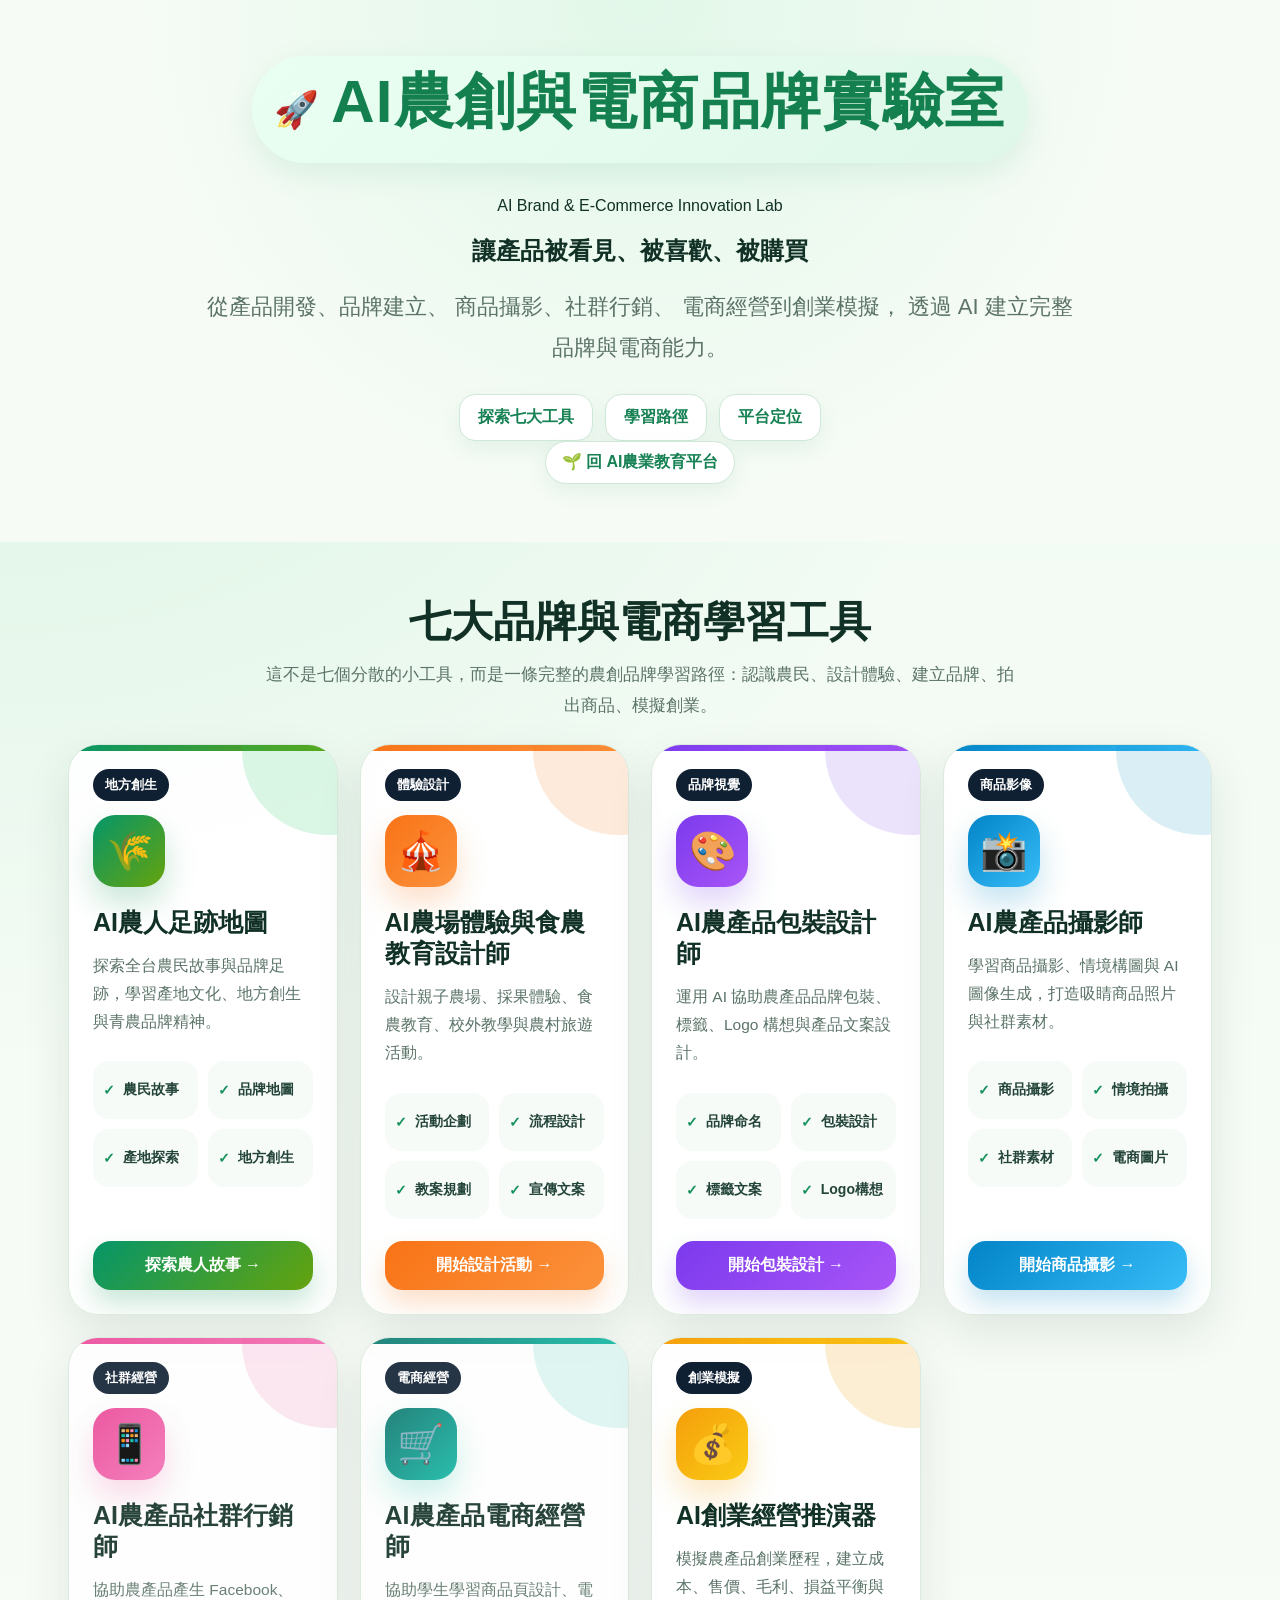
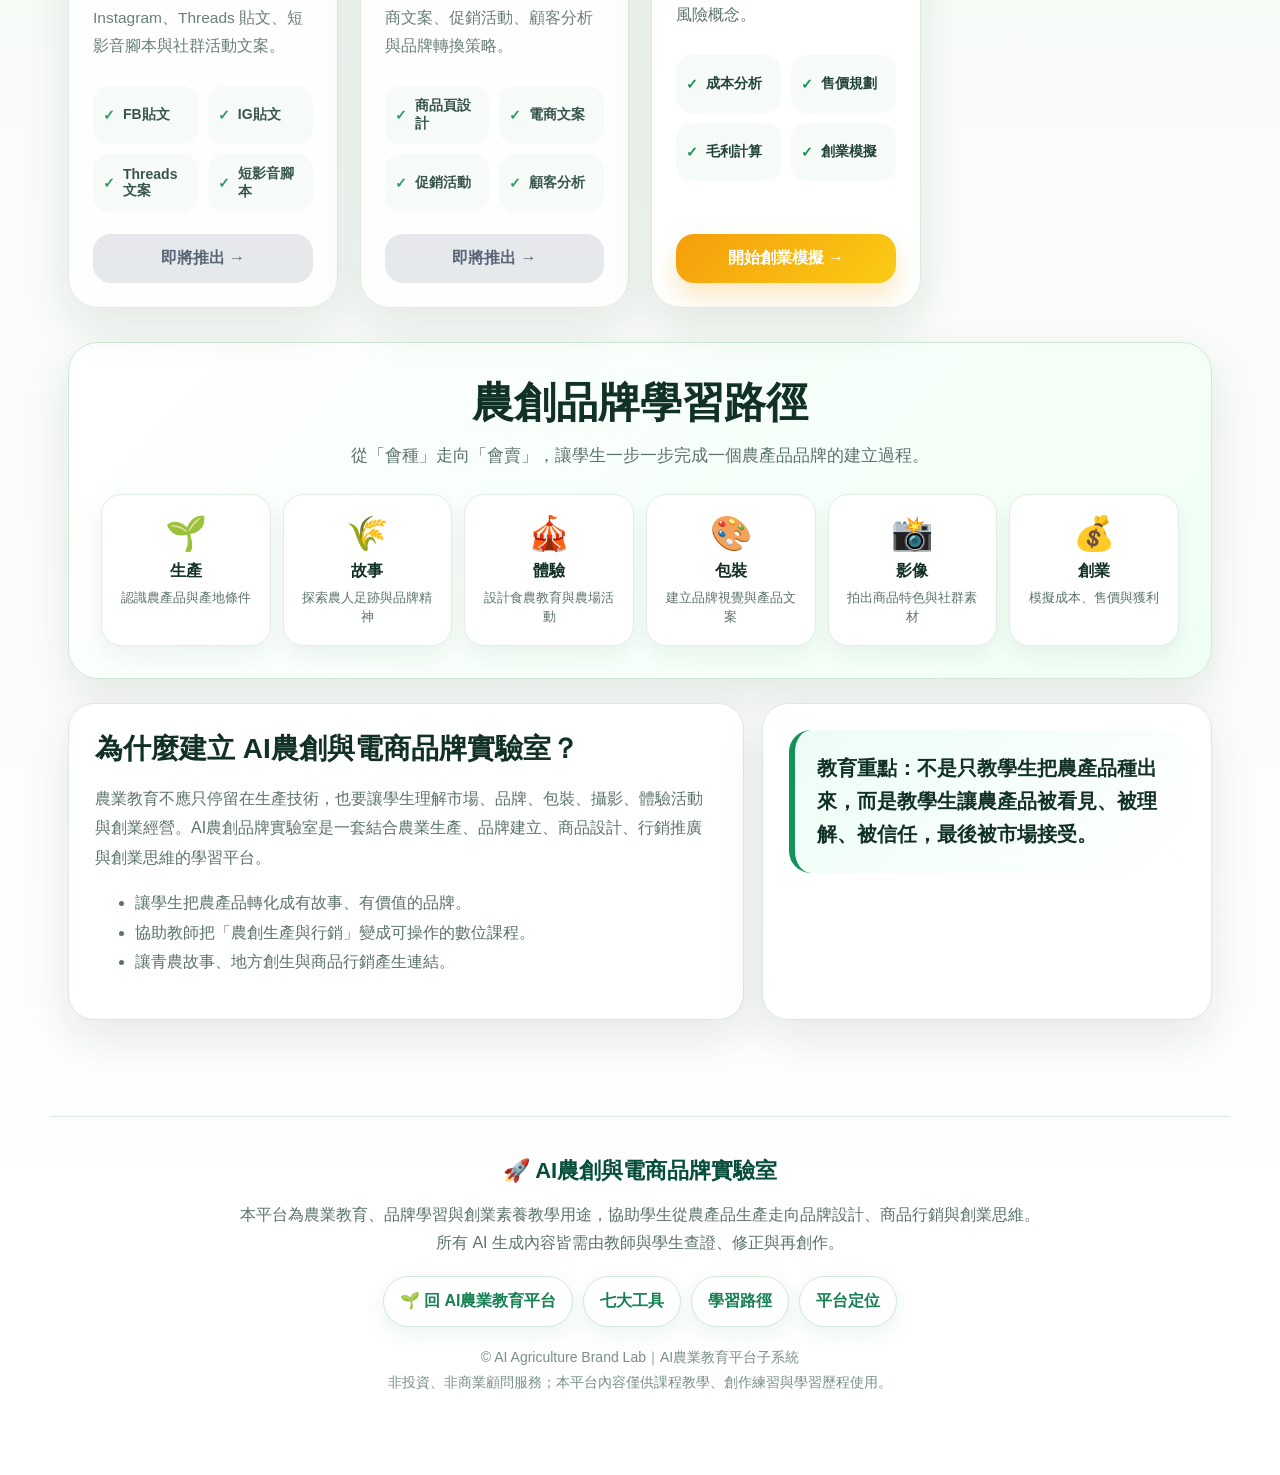
==== index.html @ a1b65677 "Add files via upload" ====
<!DOCTYPE html>
<html lang="zh-Hant">
<head>
  <meta charset="UTF-8" />
  <meta name="viewport" content="width=device-width, initial-scale=1.0" />
  <title>AI農創與電商品牌實驗室｜農創生產與行銷 AI 助理</title>
  <meta name="description" content="AI農創品牌實驗室，協助學生從農人故事、農場體驗、農產品包裝、商品攝影到創業模擬，完成農創品牌學習路徑。" />
  <style>
    :root{--bg:#f7fbf6;--card:#ffffff;--ink:#123126;--muted:#5b7368;--green:#15915c;--green2:#e5f8ec;--line:#dbeadd;--shadow:0 18px 45px rgba(18,49,38,.10)}
    *{box-sizing:border-box}body{margin:0;font-family:-apple-system,BlinkMacSystemFont,"Segoe UI","Noto Sans TC",Arial,sans-serif;color:var(--ink);background:radial-gradient(circle at top left,rgba(34,197,94,.14),transparent 32%),linear-gradient(180deg,#f0fbf3 0%,var(--bg) 48%,#fff 100%)}a{text-decoration:none;color:inherit}
    header{text-align:center;padding:56px 20px 40px;background:radial-gradient(circle at top,#e2f8e9 0%,#f7fbf6 64%)}
    .top-actions{max-width:1120px;margin:0 auto 18px;display:flex;justify-content:center;gap:10px;flex-wrap:wrap}.pill-btn{display:inline-flex;align-items:center;justify-content:center;gap:8px;padding:10px 16px;border-radius:999px;border:1px solid #cfe8d8;background:#fff;color:#168153;font-weight:800;box-shadow:0 8px 20px rgba(21,145,92,.08)}
    .brand-badge{display:inline-flex;align-items:center;gap:12px;padding:12px 22px;border-radius:999px;background:linear-gradient(135deg,#e9fff1,#dff7e9);color:#14804f;font-weight:900;margin-bottom:18px;box-shadow:0 10px 30px rgba(21,145,92,.10)}.brand-badge span{font-size:36px}
    h1{font-size:clamp(34px,6vw,60px);line-height:1.12;margin:0 0 16px;letter-spacing:.02em}.subtitle{max-width:880px;margin:0 auto;color:var(--muted);font-size:clamp(16px,2.4vw,22px);line-height:1.85}.hero-actions{display:flex;justify-content:center;flex-wrap:wrap;gap:12px;margin-top:26px}.hero-actions a{padding:12px 18px;border-radius:16px;background:#fff;color:#168153;border:1px solid #cfe8d8;font-weight:900;box-shadow:0 8px 20px rgba(21,145,92,.08)}
    main{max-width:1180px;margin:0 auto;padding:26px 18px 70px}.section-title{text-align:center;margin:26px 0 22px}.section-title h2{font-size:clamp(28px,4vw,42px);margin:0 0 10px}.section-title p{margin:0 auto;max-width:760px;color:var(--muted);line-height:1.8;font-size:17px}
    .cards{
           display:grid;
           grid-template-columns:repeat(4,1fr);
           gap:22px;
           align-items:stretch;
          }
    @media(max-width:1200px){
    .cards{grid-template-columns:repeat(3,1fr)}
          }
    @media(max-width:900px){
     .cards{grid-template-columns:repeat(2,1fr)}
          }

@media(max-width:680px){.cards{grid-template-columns:1fr}header{padding-top:38px}}
    .tool-card{position:relative;overflow:hidden;min-height:520px;border-radius:30px;background:rgba(255,255,255,.92);border:1px solid var(--line);box-shadow:var(--shadow);padding:24px;display:flex;flex-direction:column;transition:.25s ease}.tool-card:hover{transform:translateY(-5px);box-shadow:0 24px 55px rgba(18,49,38,.14)}.tool-card::before{content:"";position:absolute;top:0;left:0;right:0;height:6px;background:var(--accent)}.tool-card::after{content:"";position:absolute;width:170px;height:170px;right:-75px;top:-80px;border-radius:50%;background:var(--soft);z-index:0}.tool-content{position:relative;z-index:1;display:flex;flex-direction:column;height:100%}
    .icon{width:72px;height:72px;border-radius:22px;display:grid;place-items:center;font-size:38px;background:var(--accent);color:#fff;box-shadow:0 16px 30px var(--glow);margin-bottom:20px}.tag{display:inline-flex;align-self:flex-start;padding:7px 12px;border-radius:999px;background:#102033;color:white;font-weight:900;font-size:13px;margin-bottom:14px}.tool-card h3{font-size:25px;line-height:1.25;margin:0 0 14px}.tool-card p{color:var(--muted);line-height:1.8;margin:0 0 18px;font-size:15.5px}
    .features{display:grid;grid-template-columns:1fr 1fr;gap:10px;margin:8px 0 22px}.feature{min-height:58px;display:flex;align-items:center;gap:8px;padding:10px;border-radius:16px;background:#f7fbf8;color:#234439;font-weight:800;font-size:14px}.feature::before{content:"✓";color:var(--green);font-weight:900}.card-btn{margin-top:auto;display:flex;justify-content:center;align-items:center;gap:10px;padding:14px 16px;border-radius:18px;background:var(--accent);color:white;font-weight:900;box-shadow:0 14px 26px var(--glow)}
    .green{--accent:linear-gradient(135deg,#059669,#65a30d);--soft:rgba(34,197,94,.16);--glow:rgba(21,145,92,.22)}.orange{--accent:linear-gradient(135deg,#f97316,#fb923c);--soft:rgba(249,115,22,.15);--glow:rgba(249,115,22,.22)}.purple{--accent:linear-gradient(135deg,#7c3aed,#a855f7);--soft:rgba(124,58,237,.14);--glow:rgba(124,58,237,.22)}.blue{--accent:linear-gradient(135deg,#0284c7,#38bdf8);--soft:rgba(2,132,199,.14);--glow:rgba(2,132,199,.22)}
    .gold{--accent:linear-gradient(135deg,#f59e0b,#facc15);--soft:rgba(245,158,11,.18);--glow:rgba(245,158,11,.24)}

    .pink{
      --accent:linear-gradient(135deg,#ec4899,#f472b6);
      --soft:rgba(236,72,153,.14);
      --glow:rgba(236,72,153,.22);
    }
    .teal{
      --accent:linear-gradient(135deg,#0f766e,#14b8a6);
      --soft:rgba(20,184,166,.14);
      --glow:rgba(20,184,166,.22);
    }
    .coming-soon{
       opacity:.9;
    }
    .coming-soon .card-btn{
      background:#e5e7eb;
      color:#475569;
      box-shadow:none;
      cursor:not-allowed;
    }

    

    .learning-path{margin-top:34px;background:linear-gradient(135deg,#ffffff,#f0fff5);border:1px solid #cfe8d8;border-radius:30px;padding:32px;box-shadow:var(--shadow)}.path-grid{display:grid;grid-template-columns:repeat(6,1fr);gap:12px;margin-top:22px}@media(max-width:900px){.path-grid{grid-template-columns:1fr 1fr}}@media(max-width:520px){.path-grid{grid-template-columns:1fr}}.path-step{background:#fff;border:1px solid #e1eee5;border-radius:20px;padding:18px 14px;text-align:center;box-shadow:0 10px 22px rgba(18,49,38,.06)}.path-step .emoji{font-size:34px;margin-bottom:8px}.path-step strong{display:block;font-size:16px;margin-bottom:6px}.path-step span{font-size:13px;color:var(--muted);line-height:1.5}
    .why{margin-top:24px;display:grid;grid-template-columns:1.2fr .8fr;gap:18px}@media(max-width:900px){.why{grid-template-columns:1fr}}.why-card{background:#fff;border:1px solid var(--line);border-radius:26px;padding:26px;box-shadow:var(--shadow)}.why-card h2{margin:0 0 12px;font-size:28px}.why-card p,.why-card li{color:var(--muted);line-height:1.85}.quote{background:linear-gradient(135deg,#ecfdf5,#fff);border-left:6px solid var(--green);border-radius:22px;padding:22px;font-size:20px;line-height:1.65;font-weight:900}footer{text-align:center;padding:26px 16px 46px;color:var(--muted);line-height:1.8}
  </style>
</head>
<body>
  <header>
    
    <div class="brand-badge"><span>🚀</span><h1>AI農創與電商品牌實驗室</h1> </div>
      <p class="english-title">
         AI Brand & E-Commerce Innovation Lab
      </p>
    <h2>讓產品被看見、被喜歡、被購買</h2>
     <p class="subtitle">從產品開發、品牌建立、
                         商品攝影、社群行銷、
                         電商經營到創業模擬，

                         透過 AI 建立完整品牌與電商能力。</p>
    <div class="hero-actions"><a href="#tools">探索七大工具</a><a href="#path">學習路徑</a><a href="#why">平台定位</a></div>
    <div class="top-actions"><a class="pill-btn" href="https://r91628120.github.io/ai-agri-education/#home">🌱 回 AI農業教育平台</a></div>

  </header>
  <main>
    <section id="tools">
      <div class="section-title"><h2>七大品牌與電商學習工具</h2><p>這不是七個分散的小工具，而是一條完整的農創品牌學習路徑：認識農民、設計體驗、建立品牌、拍出商品、模擬創業。</p></div>
      <div class="cards">
        <article class="tool-card green"><div class="tool-content"><div class="tag">地方創生</div><div class="icon">🌾</div><h3>AI農人足跡地圖</h3><p>探索全台農民故事與品牌足跡，學習產地文化、地方創生與青農品牌精神。</p><div class="features"><div class="feature">農民故事</div><div class="feature">品牌地圖</div><div class="feature">產地探索</div><div class="feature">地方創生</div></div><a class="card-btn" href="map/">探索農人故事 →</a></div></article>
        <article class="tool-card orange"><div class="tool-content"><div class="tag">體驗設計</div><div class="icon">🎪</div><h3>AI農場體驗與食農教育設計師</h3><p>設計親子農場、採果體驗、食農教育、校外教學與農村旅遊活動。</p><div class="features"><div class="feature">活動企劃</div><div class="feature">流程設計</div><div class="feature">教案規劃</div><div class="feature">宣傳文案</div></div><a class="card-btn" href="farm-experience/">開始設計活動 →</a></div></article>
        <article class="tool-card purple"><div class="tool-content"><div class="tag">品牌視覺</div><div class="icon">🎨</div><h3>AI農產品包裝設計師</h3><p>運用 AI 協助農產品品牌包裝、標籤、Logo 構想與產品文案設計。</p><div class="features"><div class="feature">品牌命名</div><div class="feature">包裝設計</div><div class="feature">標籤文案</div><div class="feature">Logo構想</div></div><a class="card-btn" href="packaging-designer/">開始包裝設計 →</a></div></article>
        <article class="tool-card blue">
          <div class="tool-content">
           <div class="tag">商品影像</div>
            <div class="icon">📸</div>
              <h3>AI農產品攝影師</h3>
               <p>學習商品攝影、情境構圖與 AI 圖像生成，打造吸睛商品照片與社群素材。</p>

            <div class="features">
          <div class="feature">商品攝影</div>
        <div class="feature">情境拍攝</div>
      <div class="feature">社群素材</div>
      <div class="feature">電商圖片</div>
    </div>

    <a class="card-btn" href="product-photographer/">開始商品攝影 →</a>
  </div>
</article>
        
        <article class="tool-card pink coming-soon">
           <div class="tool-content">
             <div class="tag">社群經營</div>
               <div class="icon">📱</div>
                 <h3>AI農產品社群行銷師</h3>
                   <p>協助農產品產生 Facebook、Instagram、Threads 貼文、短影音腳本與社群活動文案。</p>
            <div class="features">
             <div class="feature">FB貼文</div>
               <div class="feature">IG貼文</div>
               <div class="feature">Threads文案</div>
               <div class="feature">短影音腳本</div>
             </div>
            <div class="card-btn">即將推出 →</div>
           </div>
        </article>

        <article class="tool-card teal coming-soon">
           <div class="tool-content">
              <div class="tag">電商經營</div>
              <div class="icon">🛒</div>
                <h3>AI農產品電商經營師</h3>
                <p>協助學生學習商品頁設計、電商文案、促銷活動、顧客分析與品牌轉換策略。</p>
                 <div class="features">
                 <div class="feature">商品頁設計</div>
                 <div class="feature">電商文案</div>
                 <div class="feature">促銷活動</div>
              <div class="feature">顧客分析</div>
             </div>
            <div class="card-btn">即將推出 →</div>
           </div>
        </article>
        
        <article class="tool-card gold"><div class="tool-content"><div class="tag">創業模擬</div><div class="icon">💰</div><h3>AI創業經營推演器</h3><p>模擬農產品創業歷程，建立成本、售價、毛利、損益平衡與風險概念。</p><div class="features"><div class="feature">成本分析</div><div class="feature">售價規劃</div><div class="feature">毛利計算</div><div class="feature">創業模擬</div></div><a class="card-btn" href="business-simulator/">開始創業模擬 →</a></div></article>
      </div>
    </section>
    <section class="learning-path" id="path"><div class="section-title" style="margin-top:0"><h2>農創品牌學習路徑</h2><p>從「會種」走向「會賣」，讓學生一步一步完成一個農產品品牌的建立過程。</p></div><div class="path-grid"><div class="path-step"><div class="emoji">🌱</div><strong>生產</strong><span>認識農產品與產地條件</span></div><div class="path-step"><div class="emoji">🌾</div><strong>故事</strong><span>探索農人足跡與品牌精神</span></div><div class="path-step"><div class="emoji">🎪</div><strong>體驗</strong><span>設計食農教育與農場活動</span></div><div class="path-step"><div class="emoji">🎨</div><strong>包裝</strong><span>建立品牌視覺與產品文案</span></div><div class="path-step"><div class="emoji">📸</div><strong>影像</strong><span>拍出商品特色與社群素材</span></div><div class="path-step"><div class="emoji">💰</div><strong>創業</strong><span>模擬成本、售價與獲利</span></div></div></section>
    <section class="why" id="why"><div class="why-card"><h2>為什麼建立 AI農創與電商品牌實驗室？</h2><p>農業教育不應只停留在生產技術，也要讓學生理解市場、品牌、包裝、攝影、體驗活動與創業經營。AI農創品牌實驗室是一套結合農業生產、品牌建立、商品設計、行銷推廣與創業思維的學習平台。</p><ul><li>讓學生把農產品轉化成有故事、有價值的品牌。</li><li>協助教師把「農創生產與行銷」變成可操作的數位課程。</li><li>讓青農故事、地方創生與商品行銷產生連結。</li></ul></div><div class="why-card"><div class="quote">教育重點：不是只教學生把農產品種出來，而是教學生讓農產品被看見、被理解、被信任，最後被市場接受。</div></div></section>
  </main>
  <footer>
  <div style="max-width:1180px;margin:0 auto;padding:34px 20px;border-top:1px solid #dbeadd;">
    <h3 style="margin:0 0 10px;color:#064e3b;font-size:22px;">
      🚀 AI農創與電商品牌實驗室
    </h3>

    <p style="margin:0 auto 18px;max-width:820px;color:#5b7368;line-height:1.8;">
      本平台為農業教育、品牌學習與創業素養教學用途，協助學生從農產品生產走向品牌設計、商品行銷與創業思維。
      所有 AI 生成內容皆需由教師與學生查證、修正與再創作。
    </p>

    <div style="display:flex;justify-content:center;gap:10px;flex-wrap:wrap;margin:18px 0;">
      <a class="pill-btn" href="https://r91628120.github.io/ai-agri-education/#home">🌱 回 AI農業教育平台</a>
      <a class="pill-btn" href="#tools">七大工具</a>
      <a class="pill-btn" href="#path">學習路徑</a>
      <a class="pill-btn" href="#why">平台定位</a>
    </div>

    <p style="margin:18px 0 0;color:#789084;font-size:14px;line-height:1.8;">
      © AI Agriculture Brand Lab｜AI農業教育平台子系統<br>
      非投資、非商業顧問服務；本平台內容僅供課程教學、創作練習與學習歷程使用。
    </p>
  </div>
</footer>
</body>
</html>
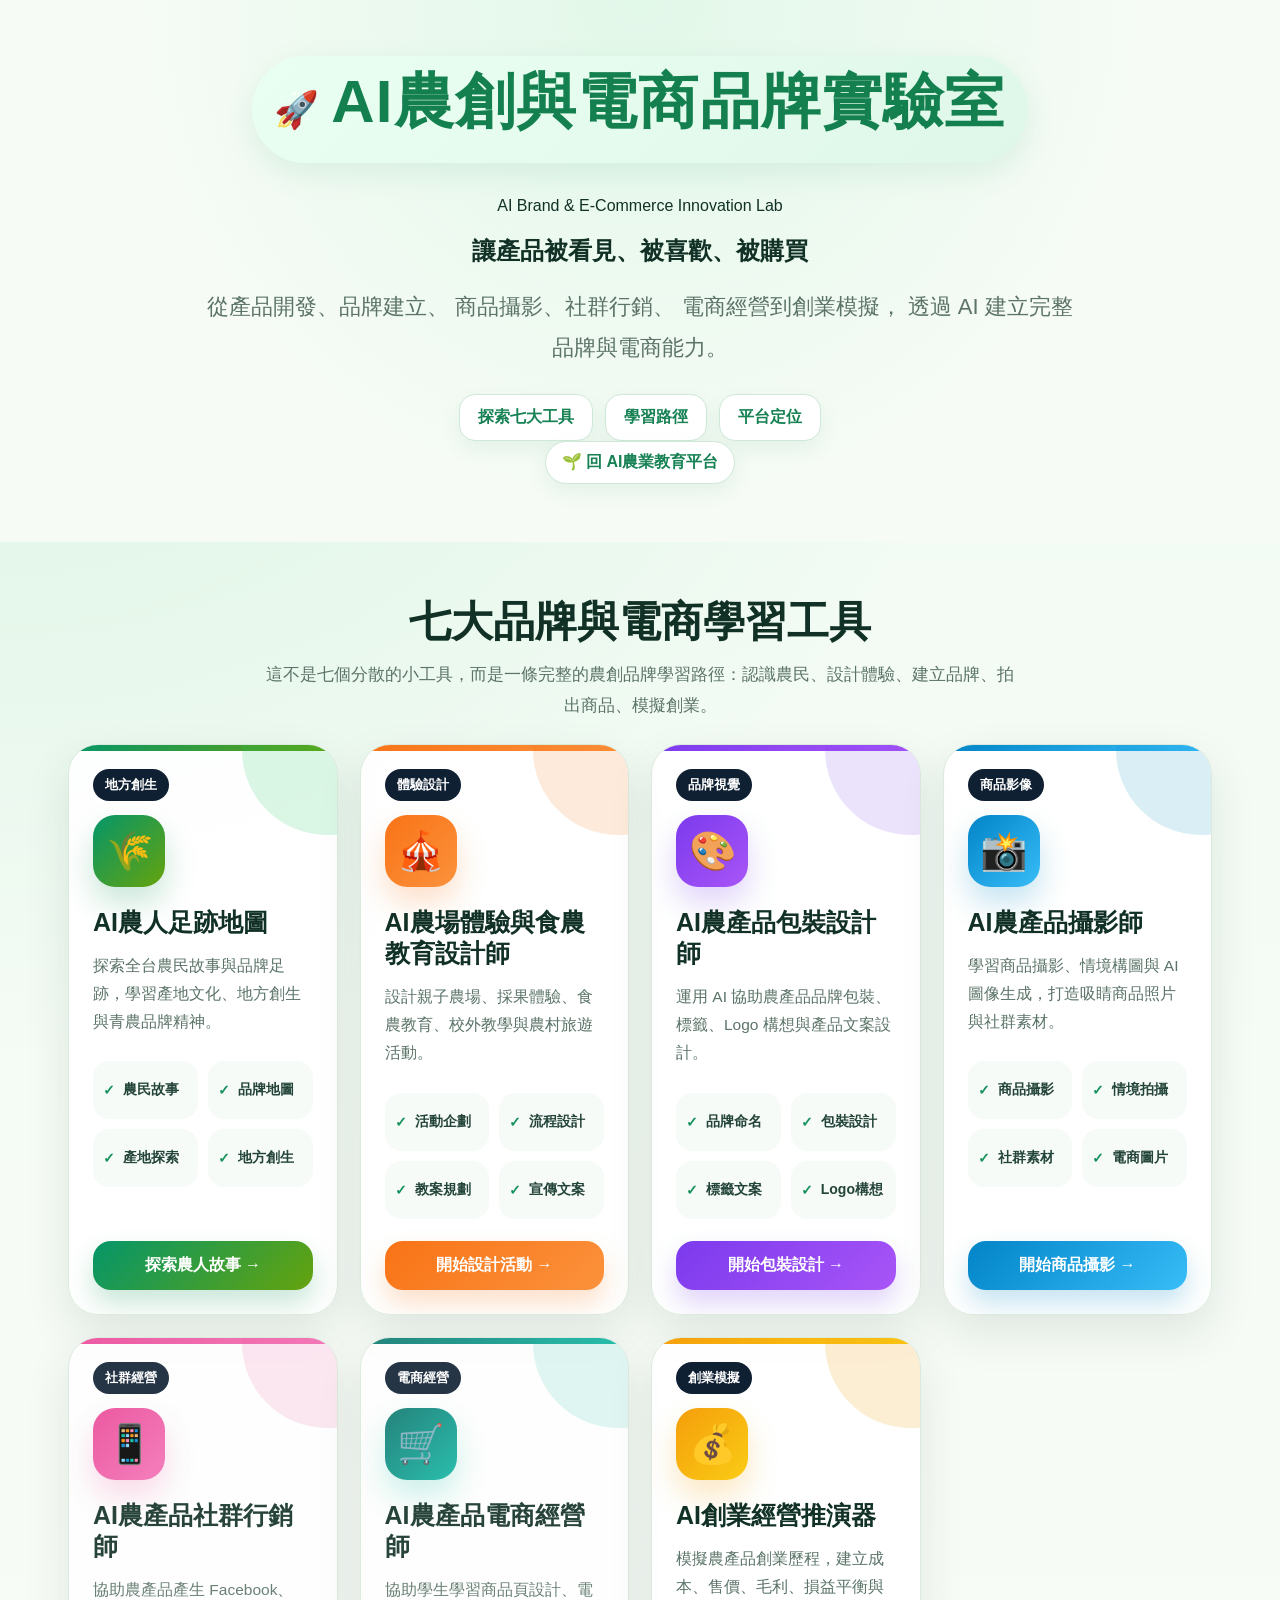
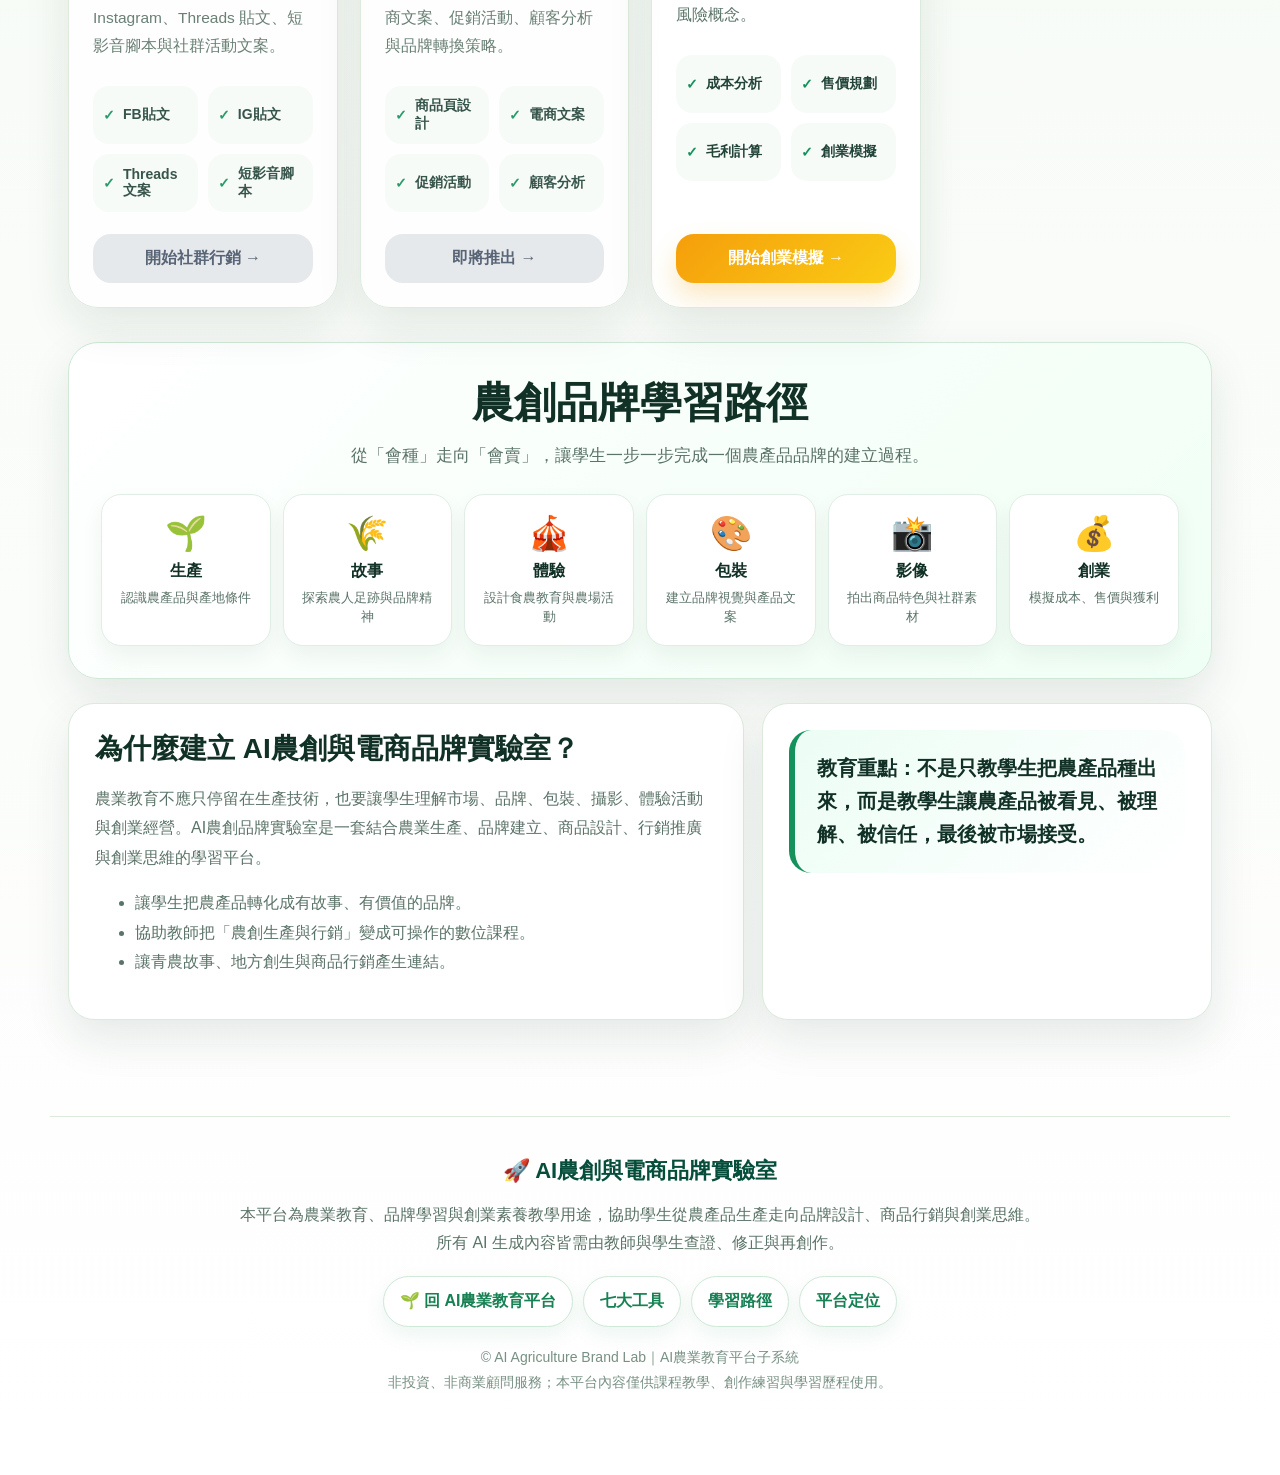
==== commit dc670910: "Add files via upload" ====
--- a/index.html
+++ b/index.html
@@ -113,7 +113,7 @@
                <div class="feature">Threads文案</div>
                <div class="feature">短影音腳本</div>
              </div>
-            <div class="card-btn">即將推出 →</div>
+            <a class="card-btn" href="social-media-marketer/">開始社群行銷 →</a>
            </div>
         </article>
 
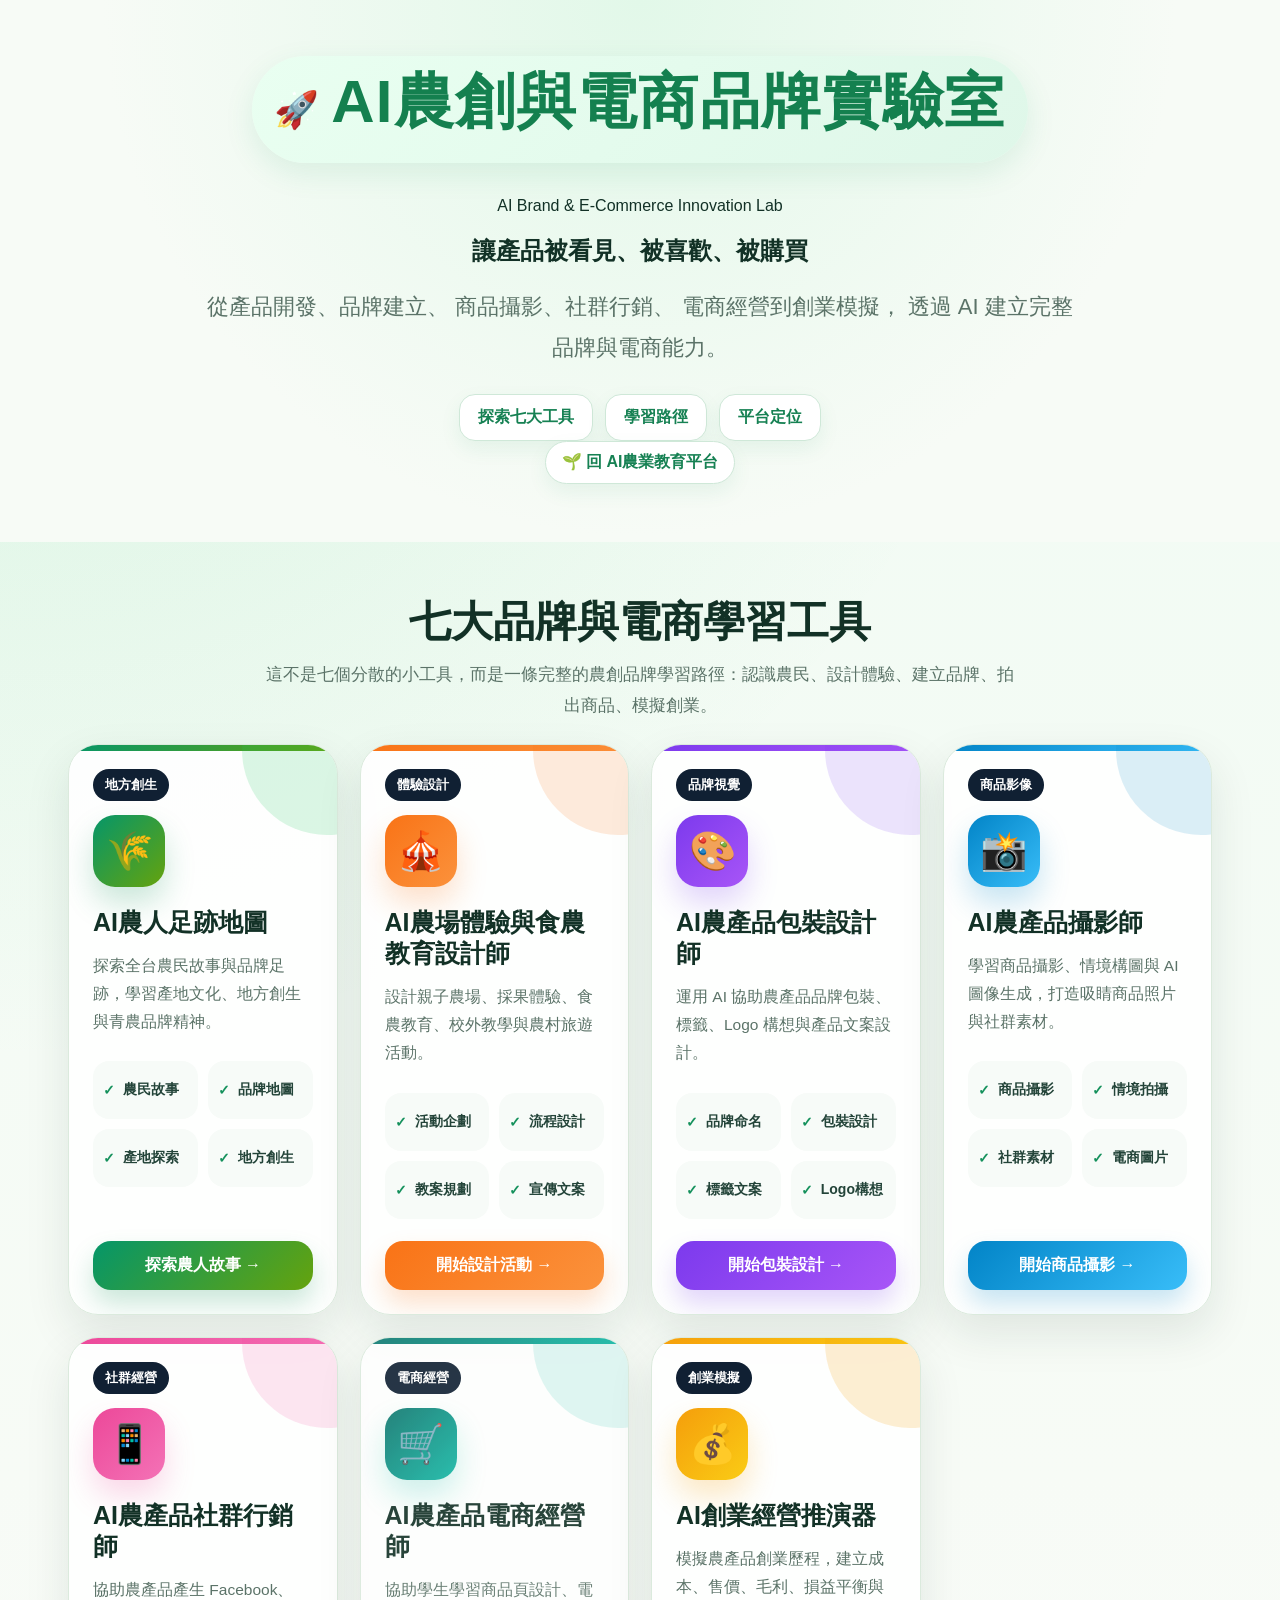
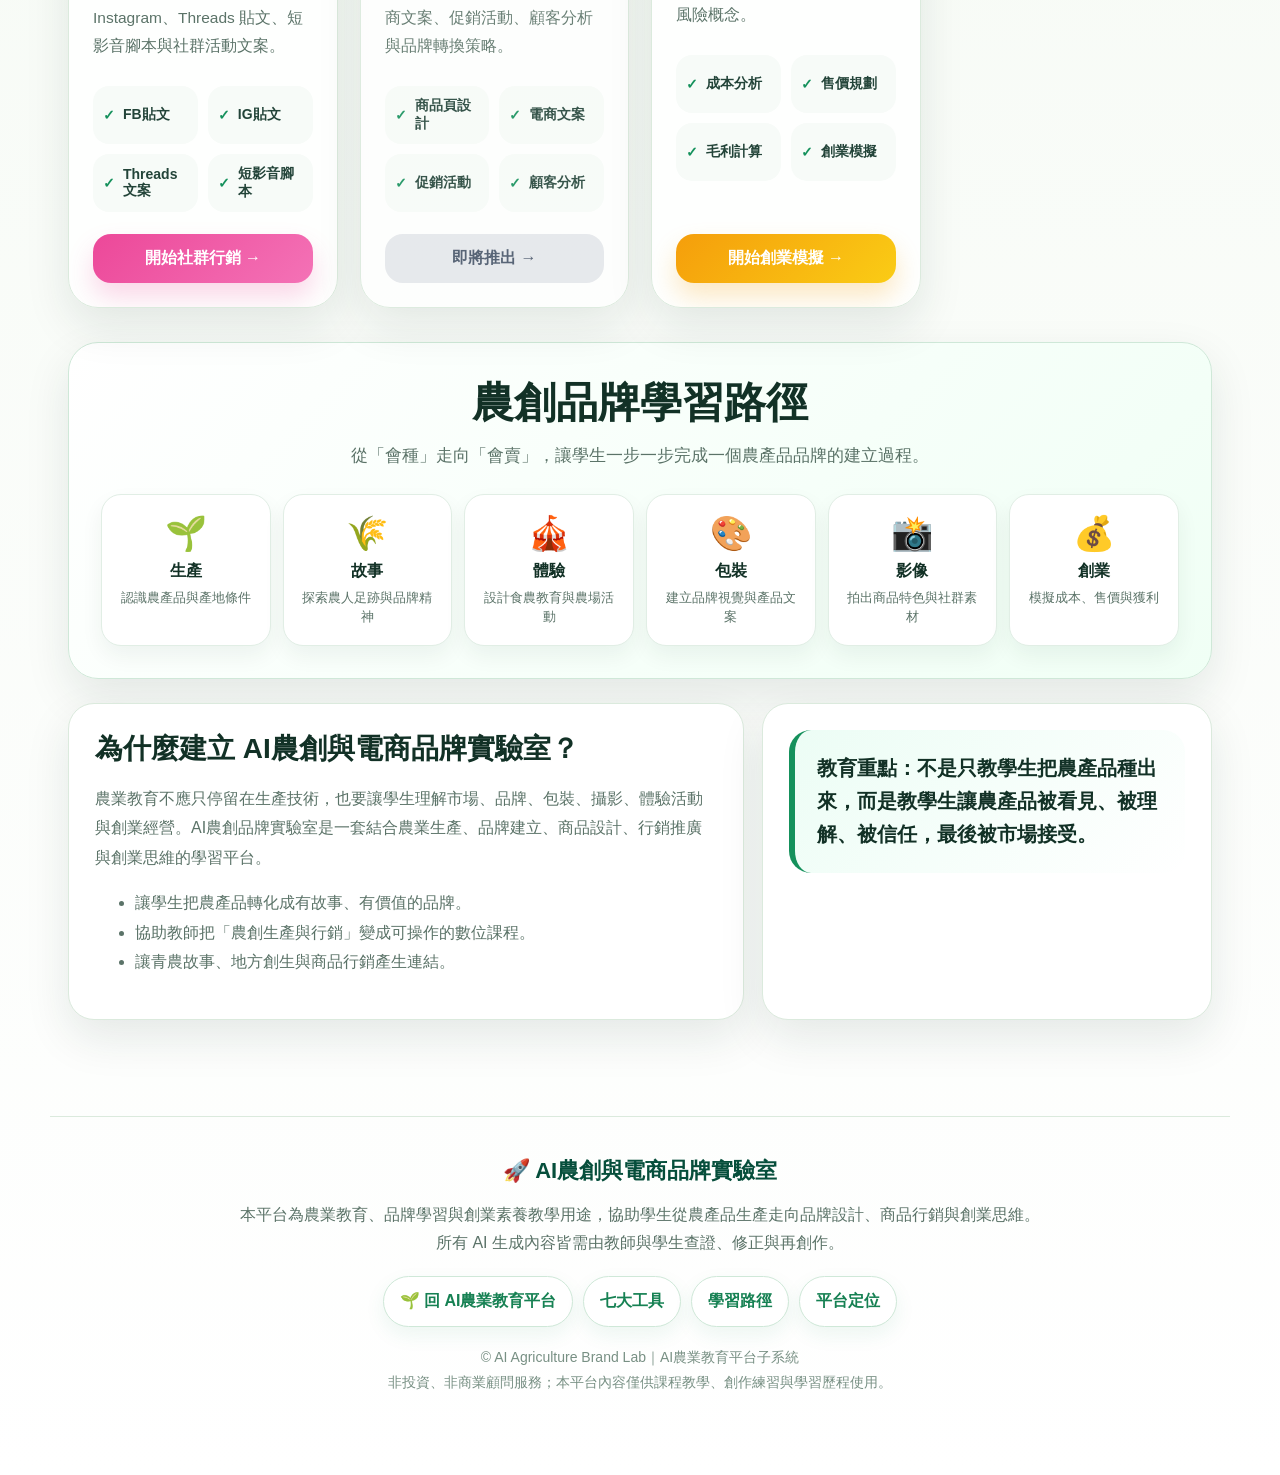
==== commit f0bf2b5e: "Add files via upload" ====
--- a/index.html
+++ b/index.html
@@ -101,7 +101,7 @@
   </div>
 </article>
         
-        <article class="tool-card pink coming-soon">
+        <article class="tool-card pink">
            <div class="tool-content">
              <div class="tag">社群經營</div>
                <div class="icon">📱</div>
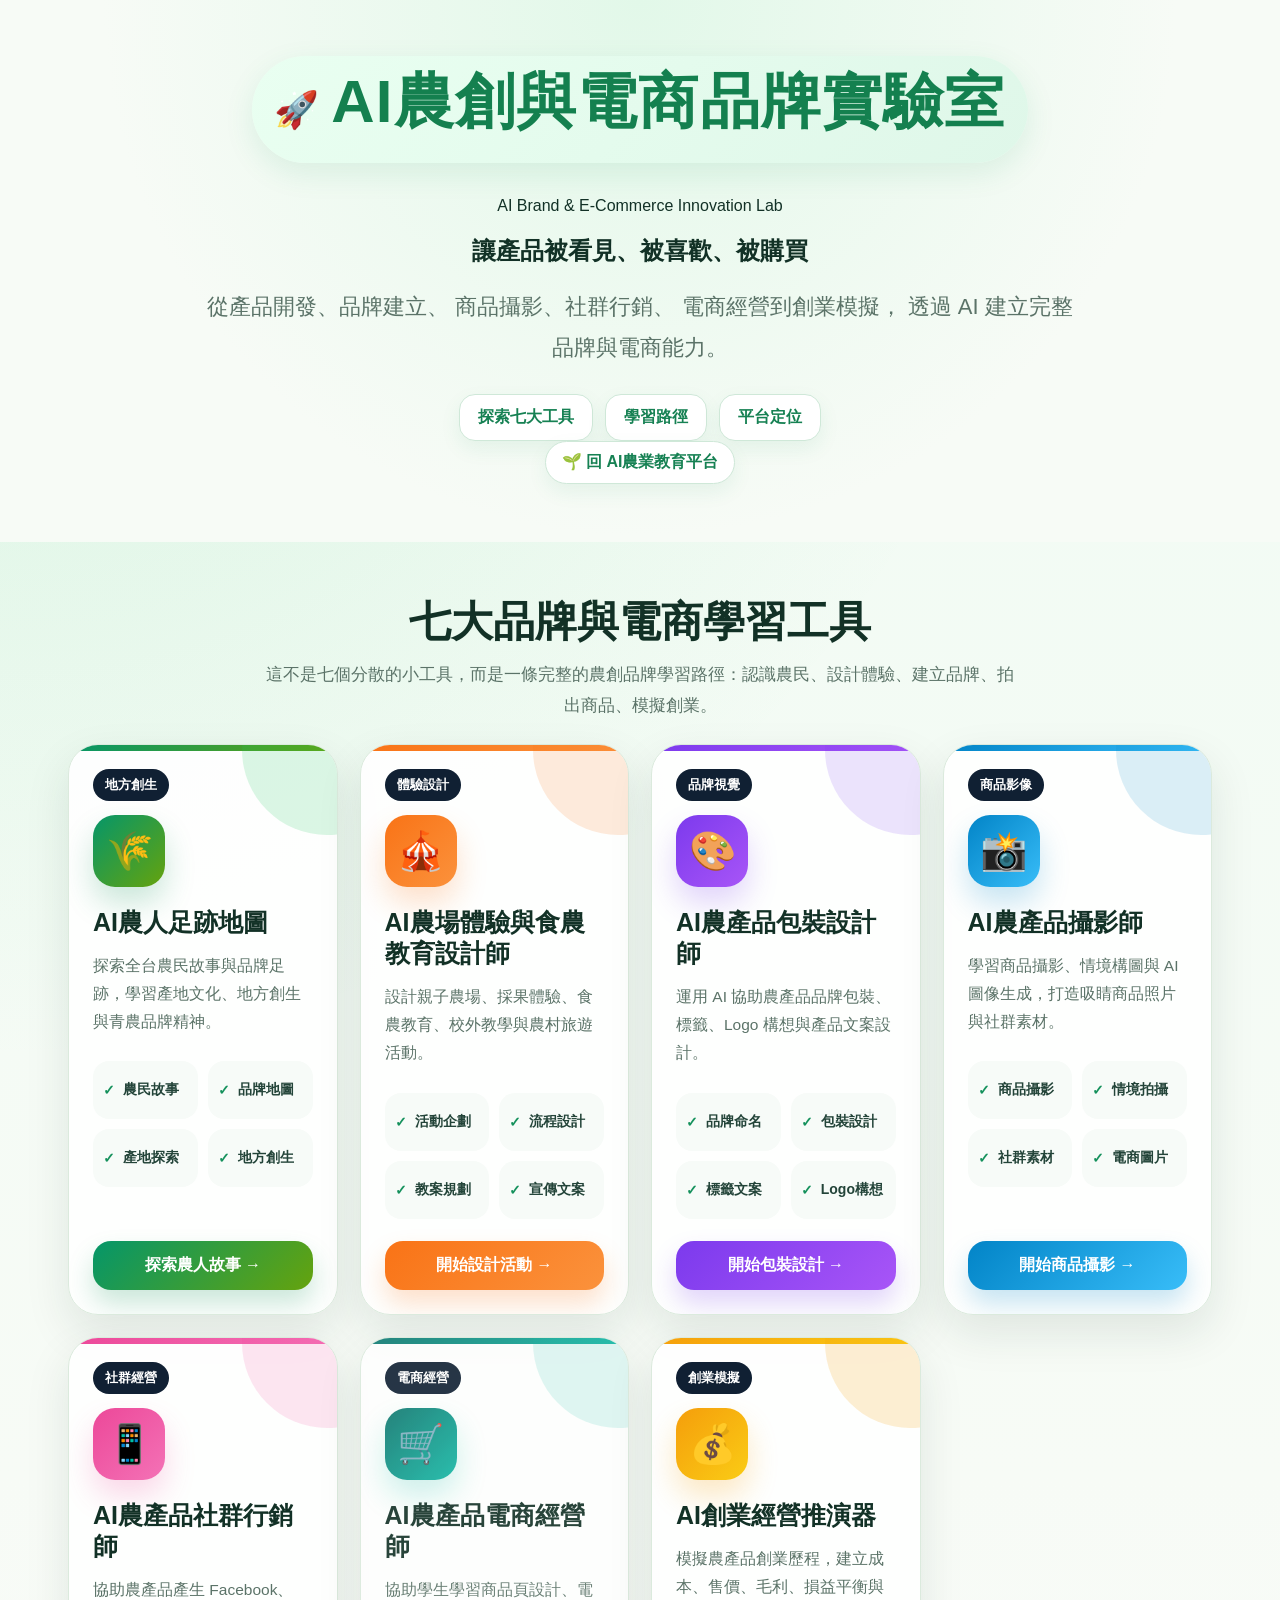
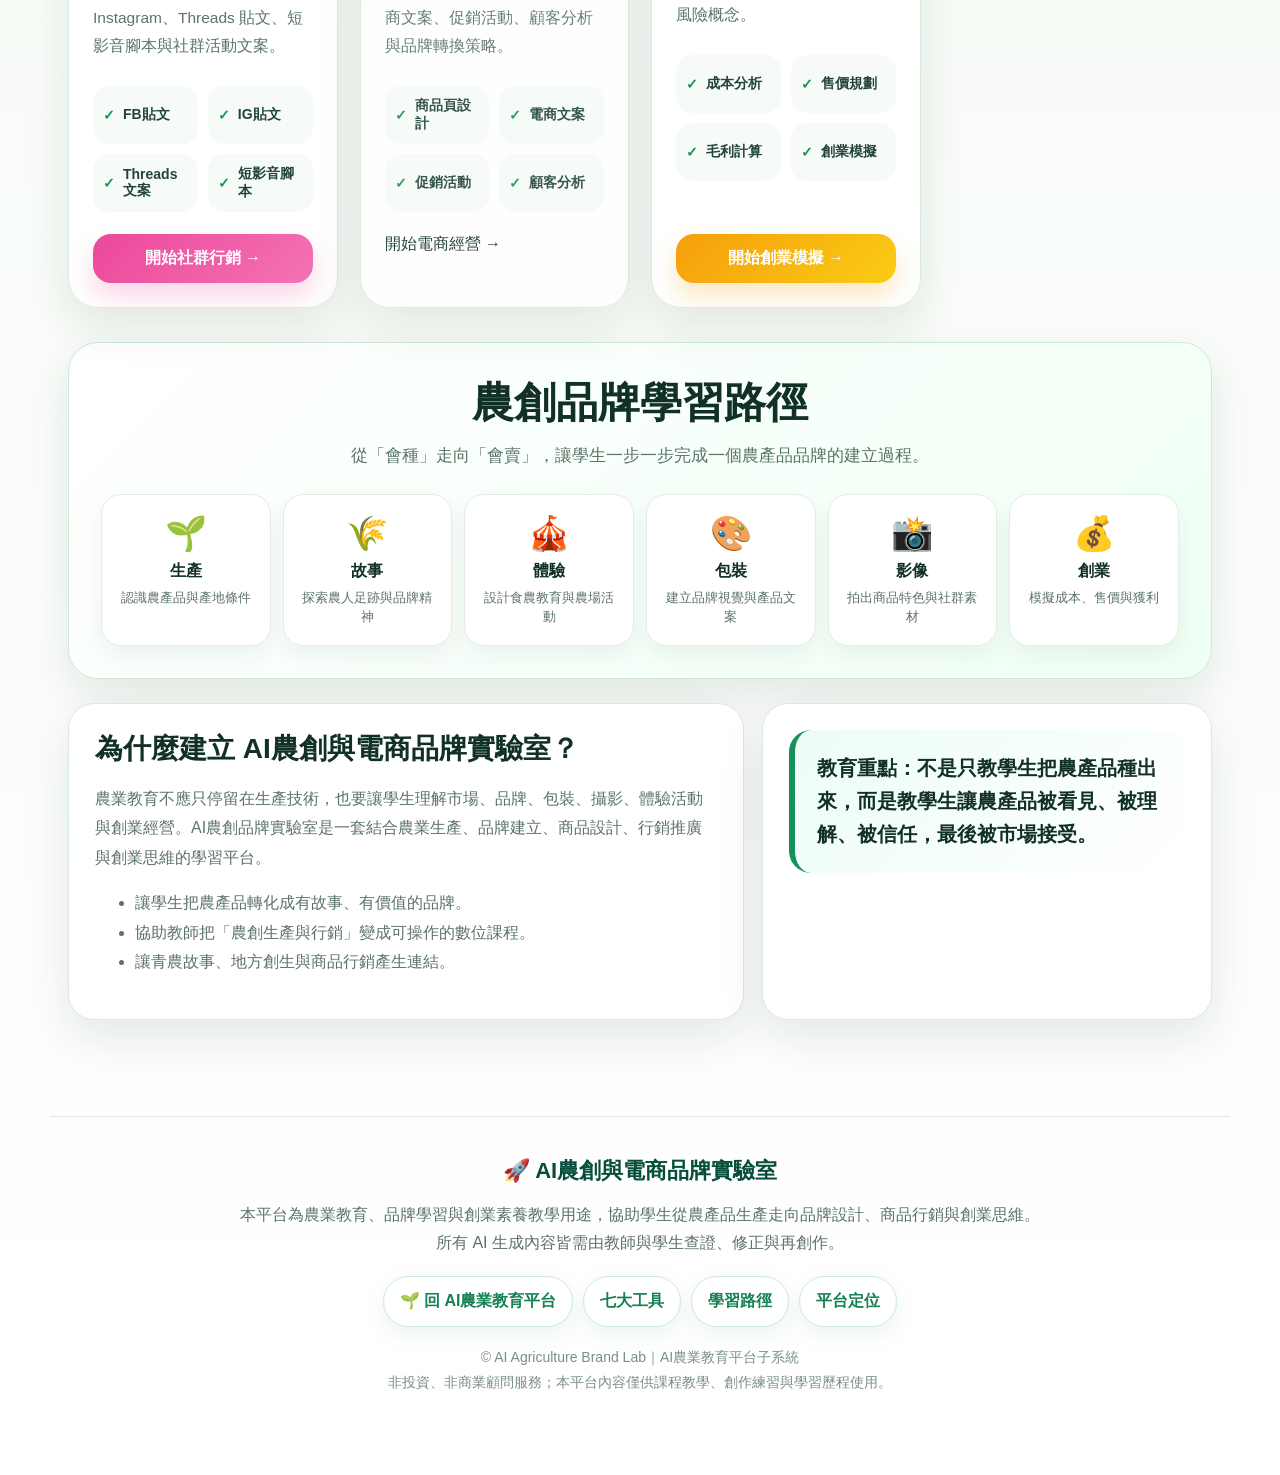
==== commit 1e4511eb: "Add files via upload" ====
--- a/index.html
+++ b/index.html
@@ -129,7 +129,9 @@
                  <div class="feature">促銷活動</div>
               <div class="feature">顧客分析</div>
              </div>
-            <div class="card-btn">即將推出 →</div>
+                 <a class="tool-btn" href="./ecommerce-manager/" >
+                    開始電商經營 →
+                 </a>
            </div>
         </article>
         
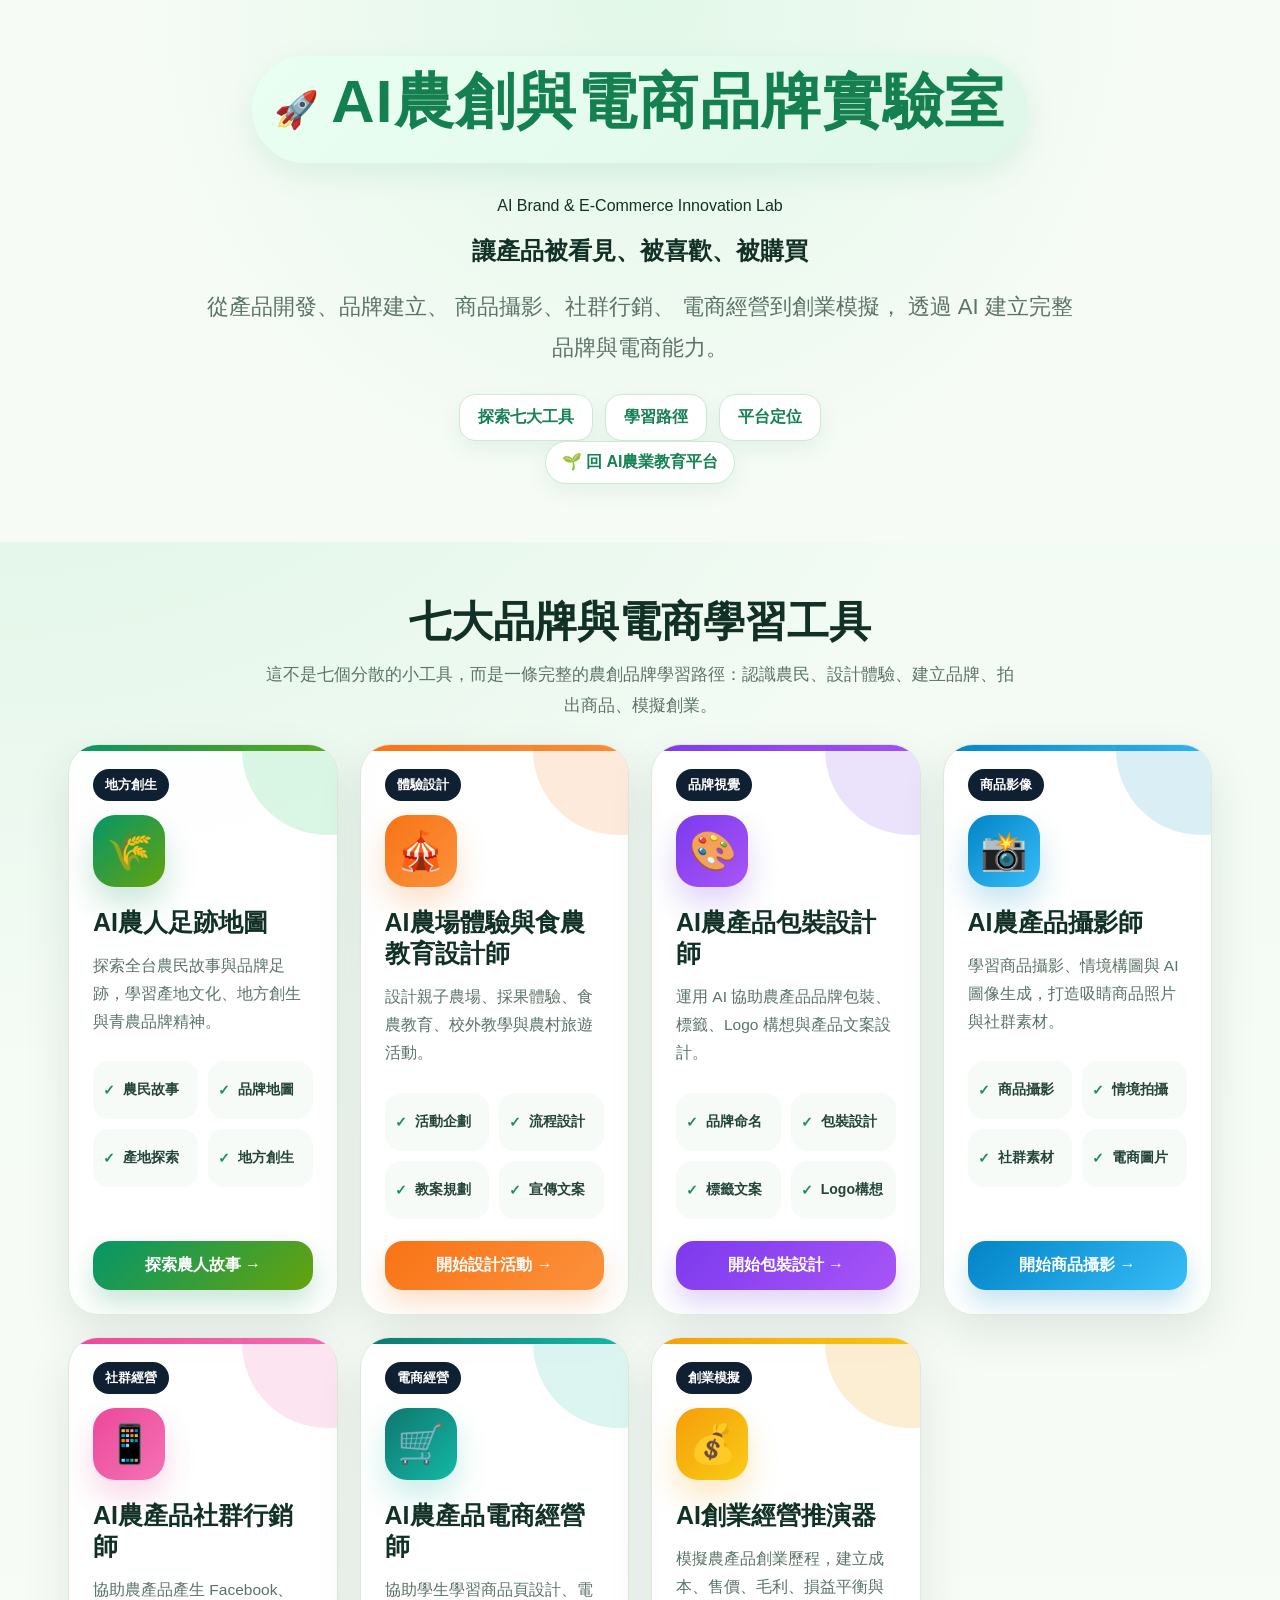
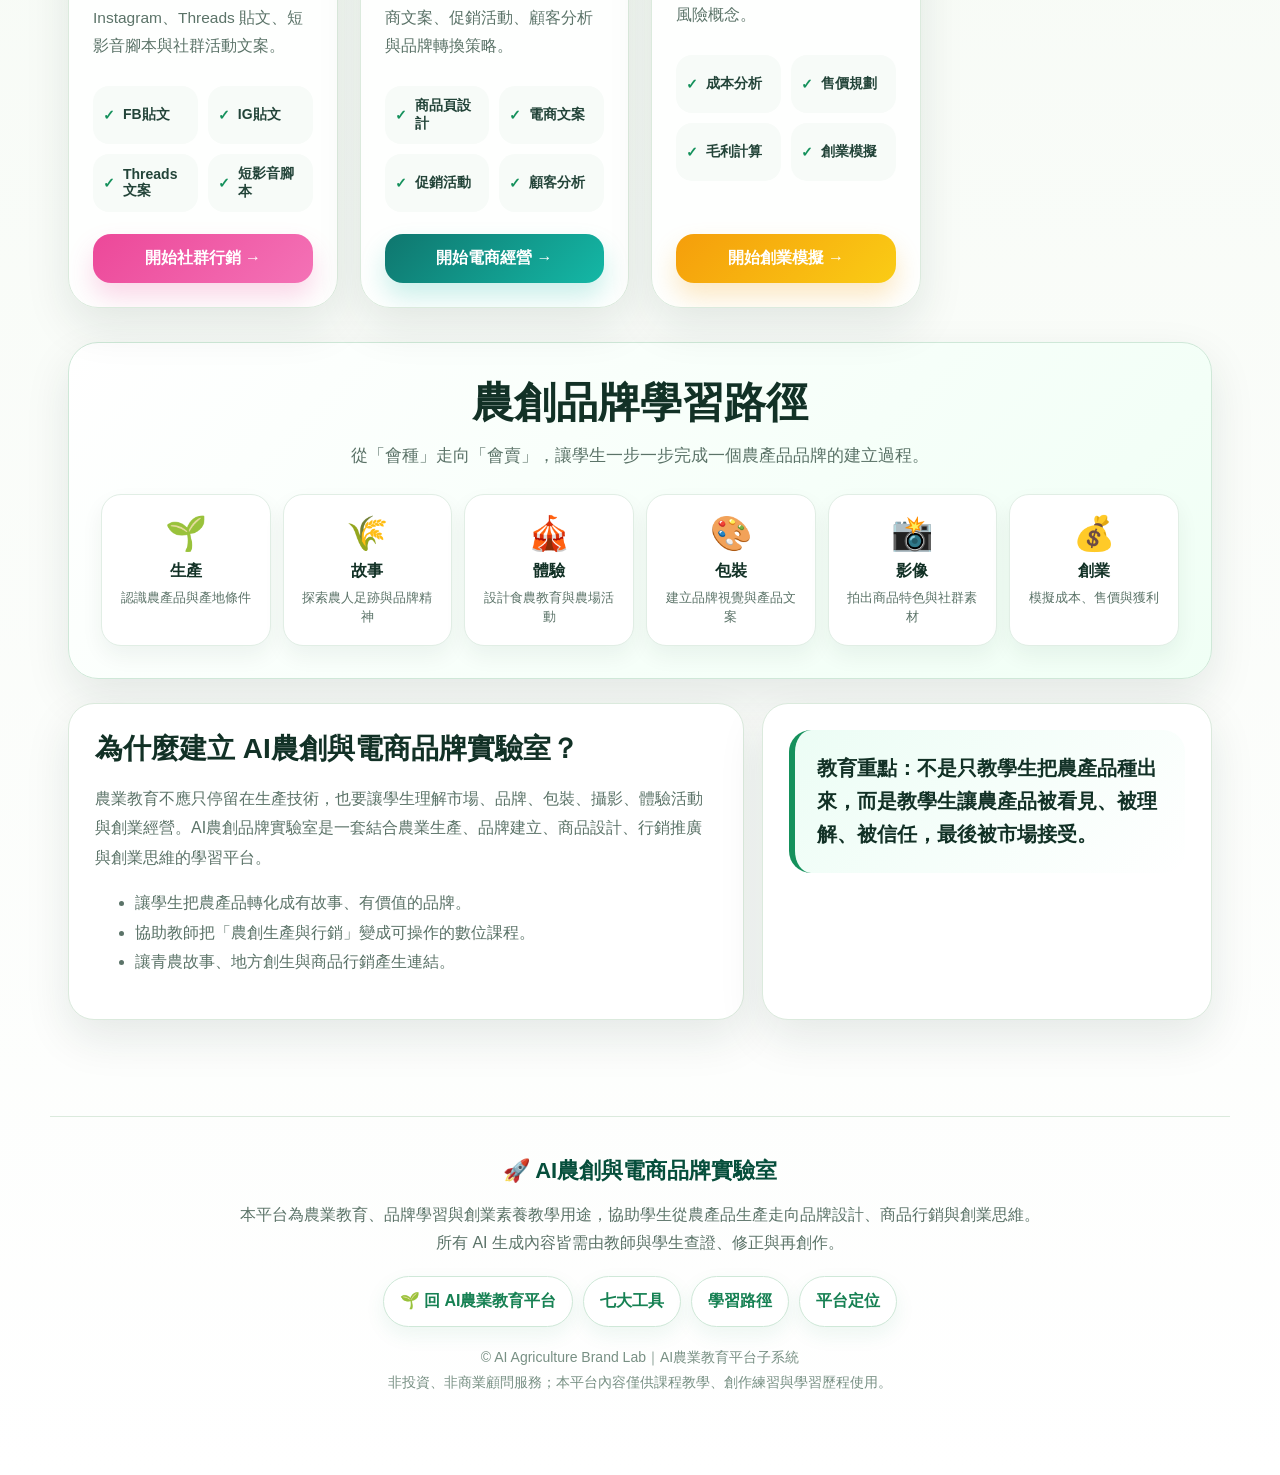
==== commit 854656f4: "Add files via upload" ====
--- a/index.html
+++ b/index.html
@@ -117,7 +117,7 @@
            </div>
         </article>
 
-        <article class="tool-card teal coming-soon">
+        <article class="tool-card teal">
            <div class="tool-content">
               <div class="tag">電商經營</div>
               <div class="icon">🛒</div>
@@ -129,8 +129,8 @@
                  <div class="feature">促銷活動</div>
               <div class="feature">顧客分析</div>
              </div>
-                 <a class="tool-btn" href="./ecommerce-manager/" >
-                    開始電商經營 →
+                 <a class="card-btn" href="ecommerce-manager/">
+                      開始電商經營 →
                  </a>
            </div>
         </article>
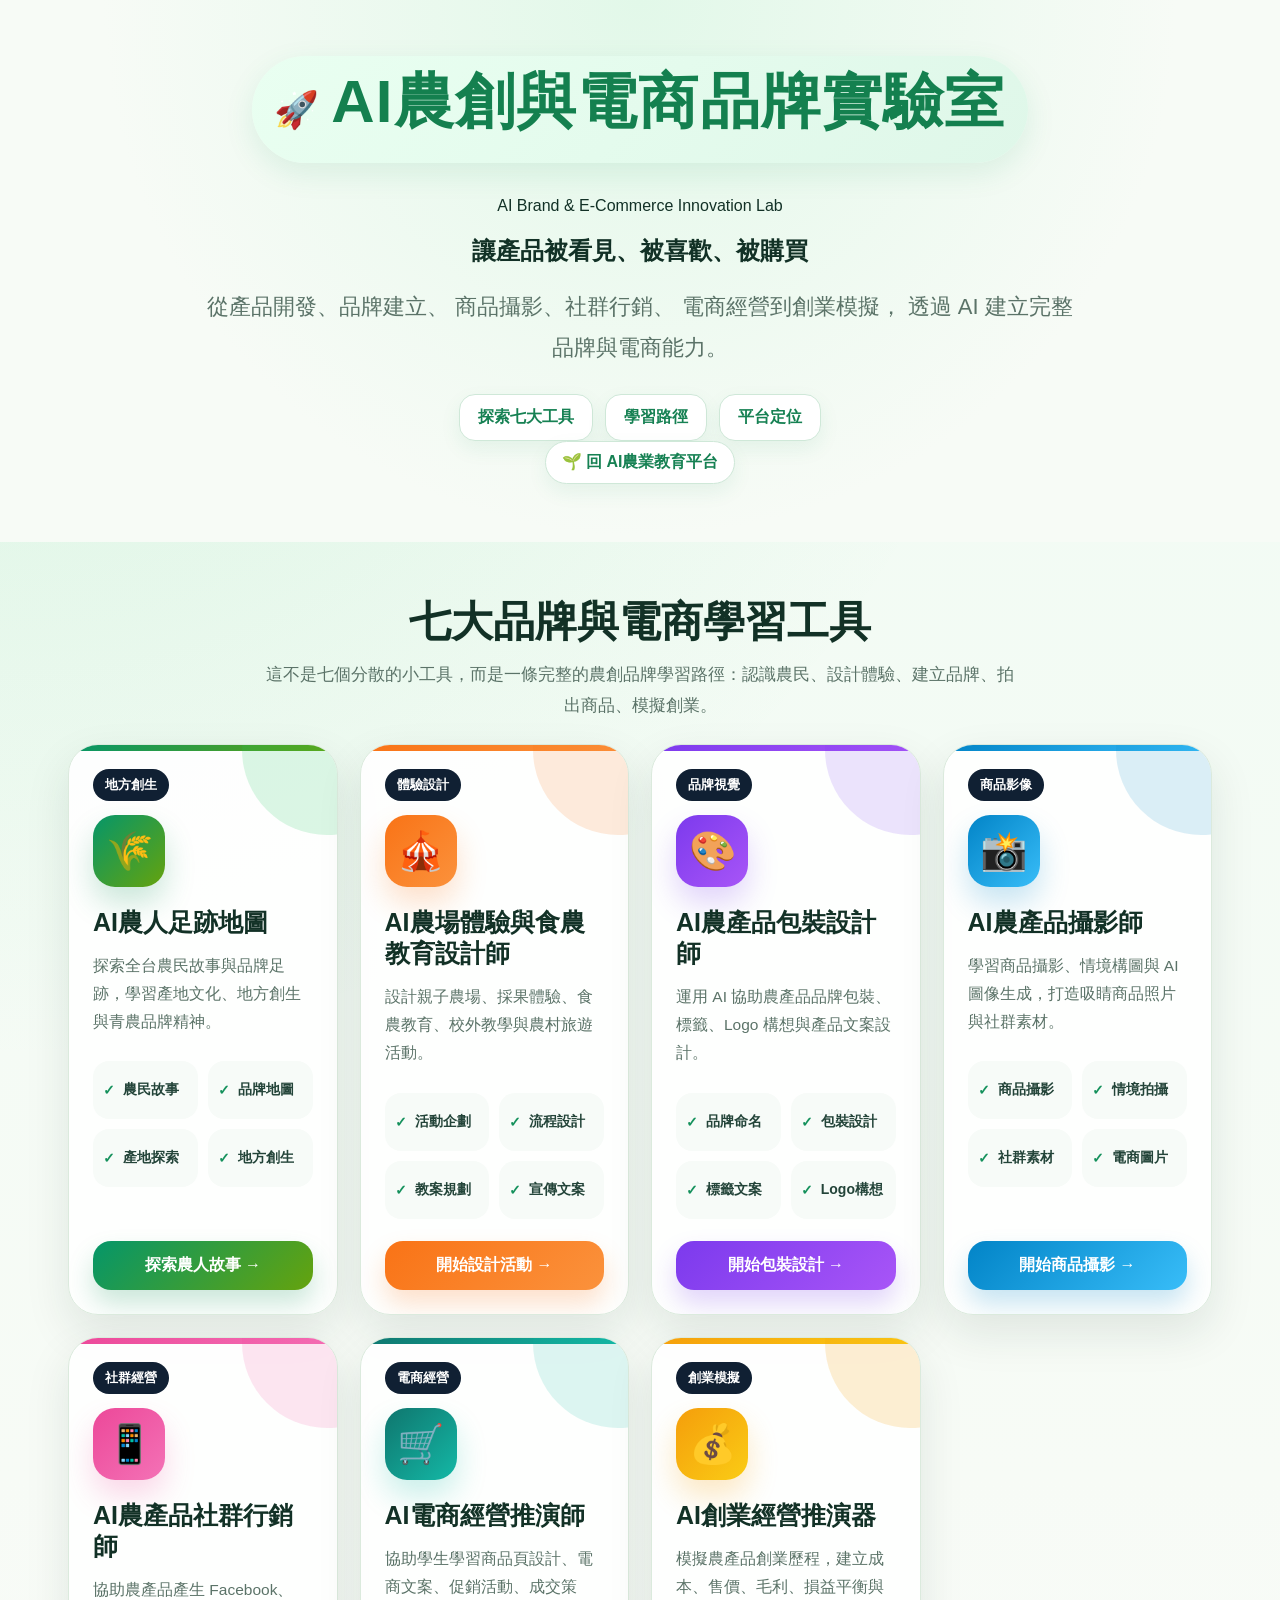
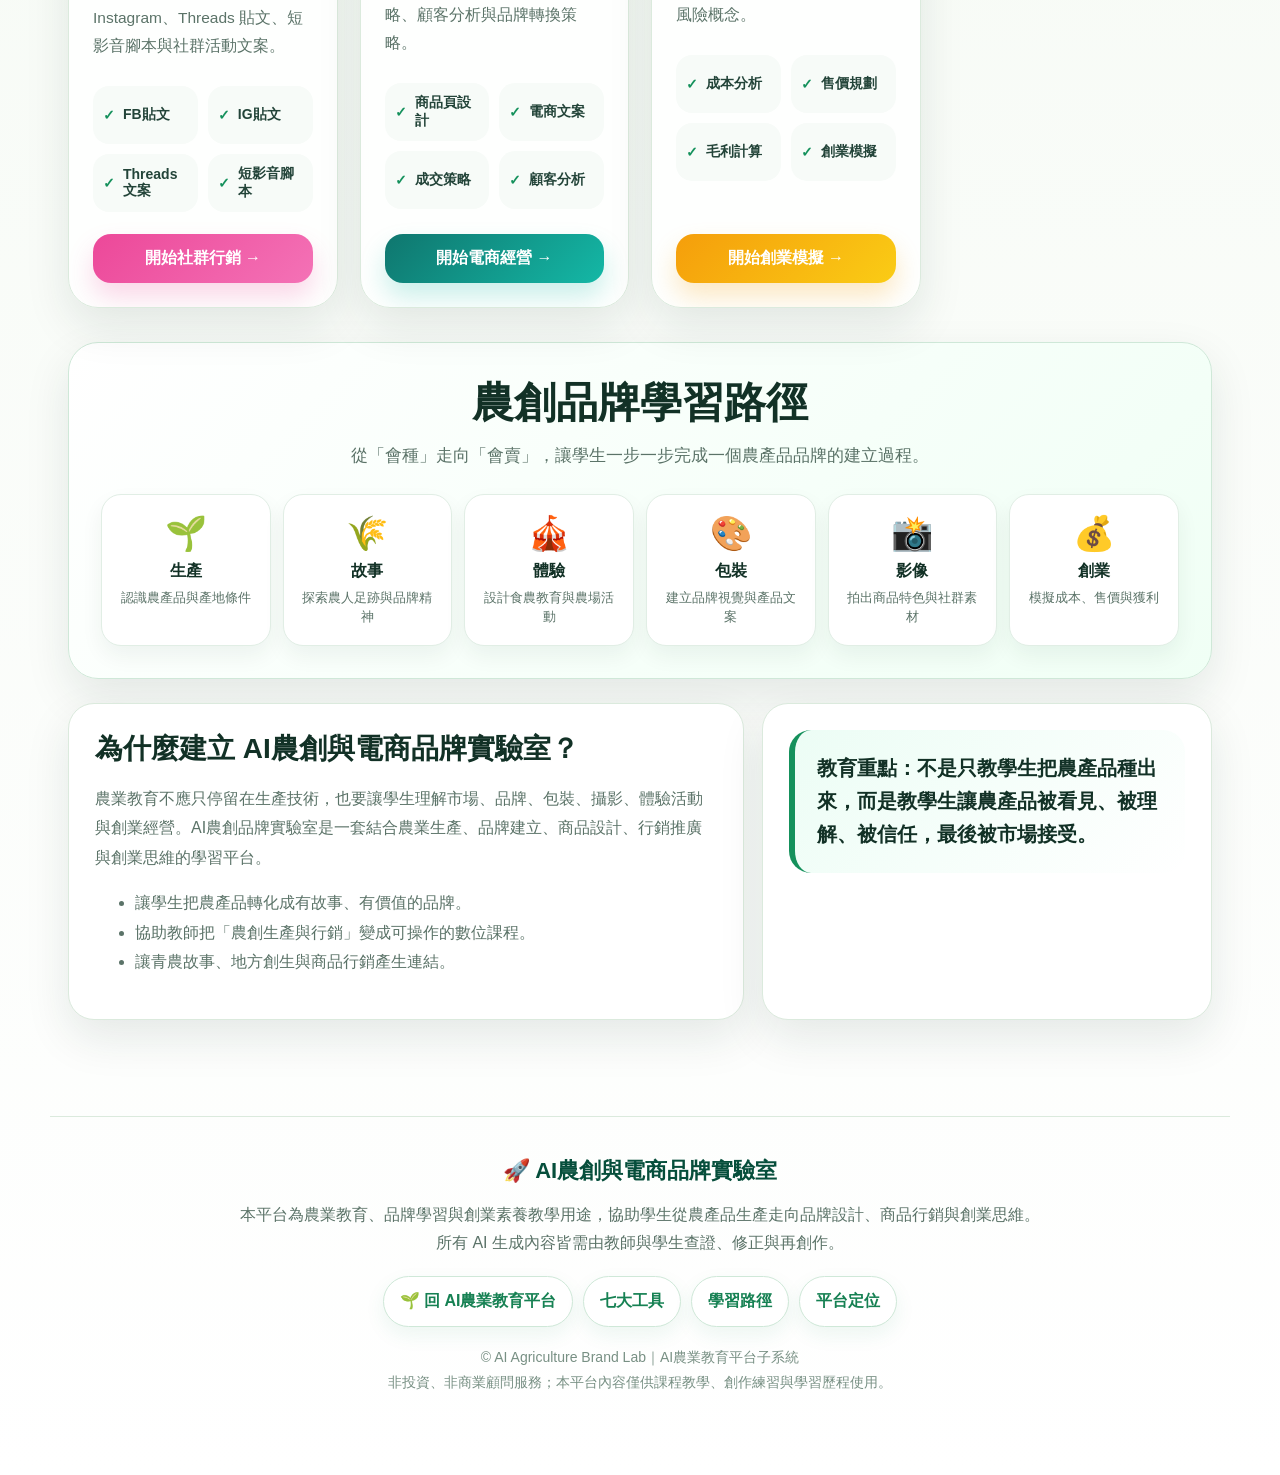
==== commit 74d1ef42: "Add files via upload" ====
--- a/index.html
+++ b/index.html
@@ -121,12 +121,12 @@
            <div class="tool-content">
               <div class="tag">電商經營</div>
               <div class="icon">🛒</div>
-                <h3>AI農產品電商經營師</h3>
-                <p>協助學生學習商品頁設計、電商文案、促銷活動、顧客分析與品牌轉換策略。</p>
+                <h3>AI電商經營推演師</h3>
+                <p>協助學生學習商品頁設計、電商文案、促銷活動、成交策略、顧客分析與品牌轉換策略。</p>
                  <div class="features">
                  <div class="feature">商品頁設計</div>
                  <div class="feature">電商文案</div>
-                 <div class="feature">促銷活動</div>
+                 <div class="feature">成交策略</div>
               <div class="feature">顧客分析</div>
              </div>
                  <a class="card-btn" href="ecommerce-manager/">
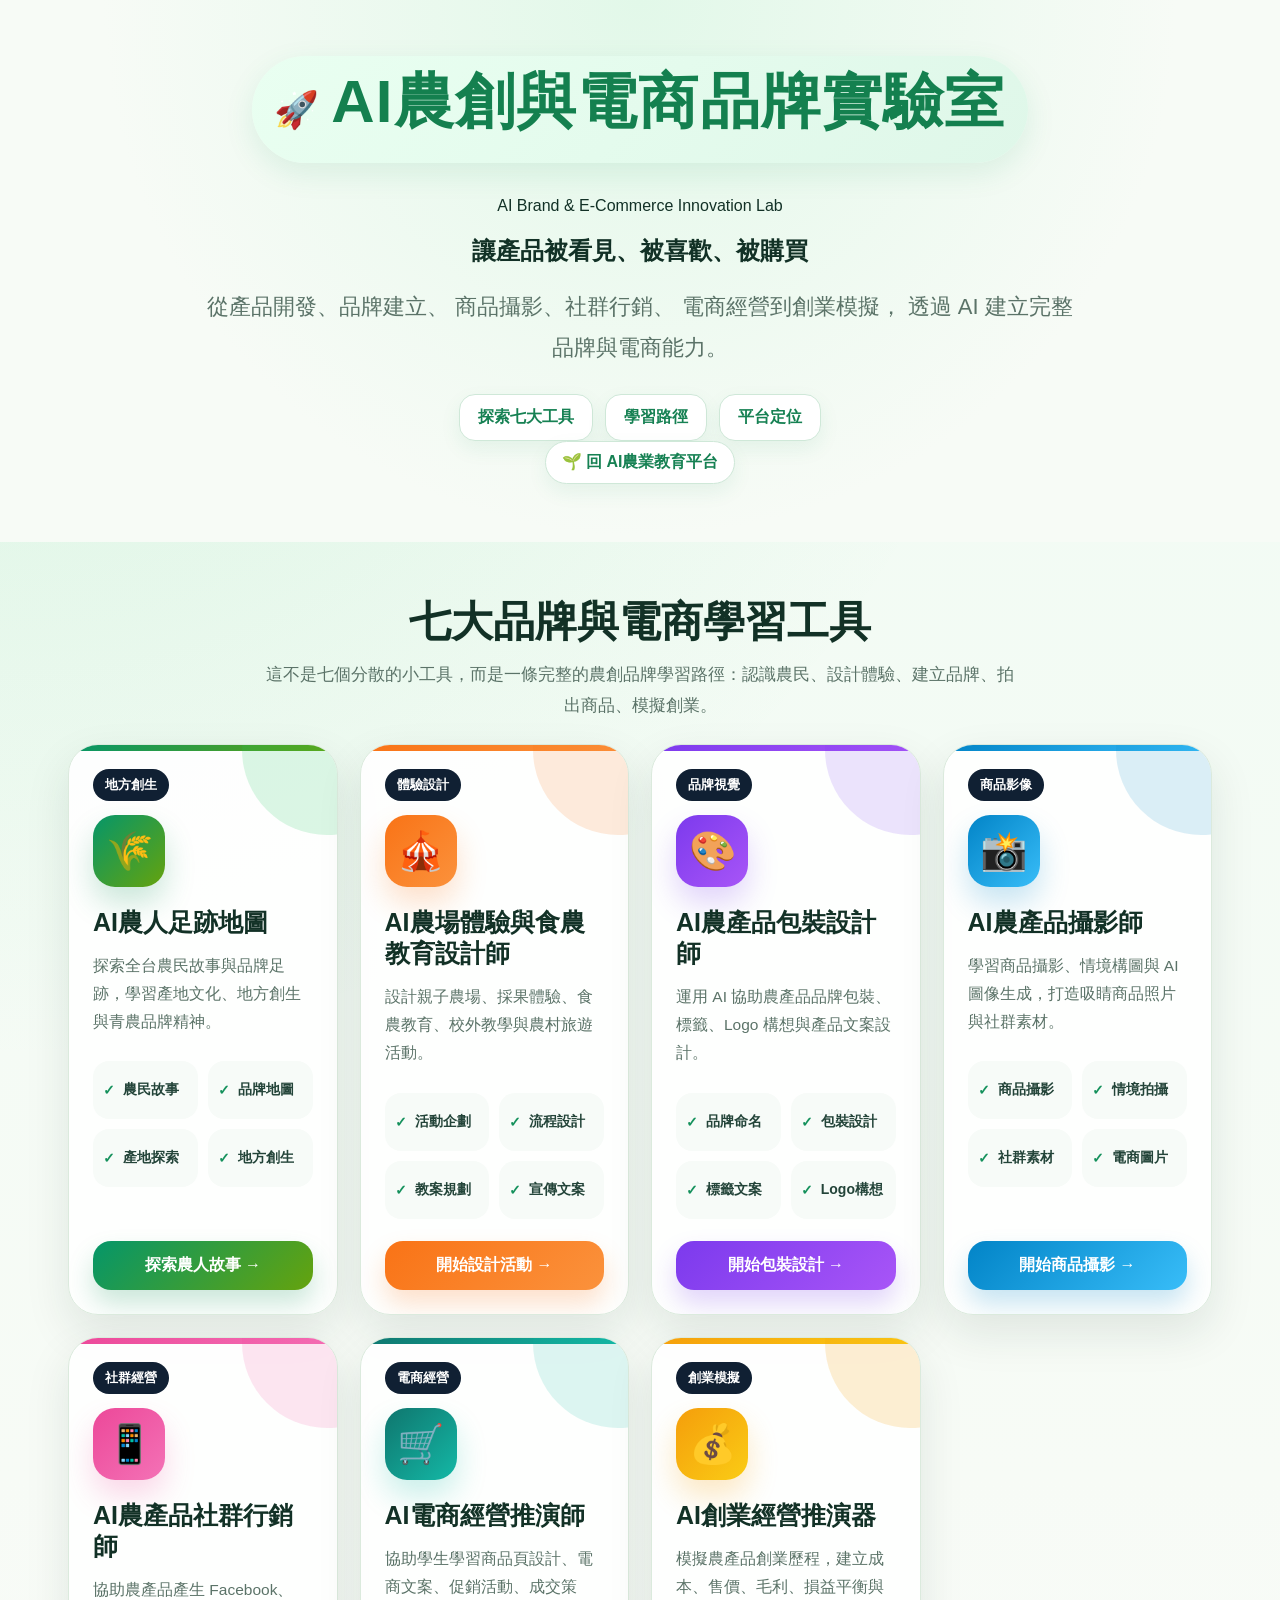
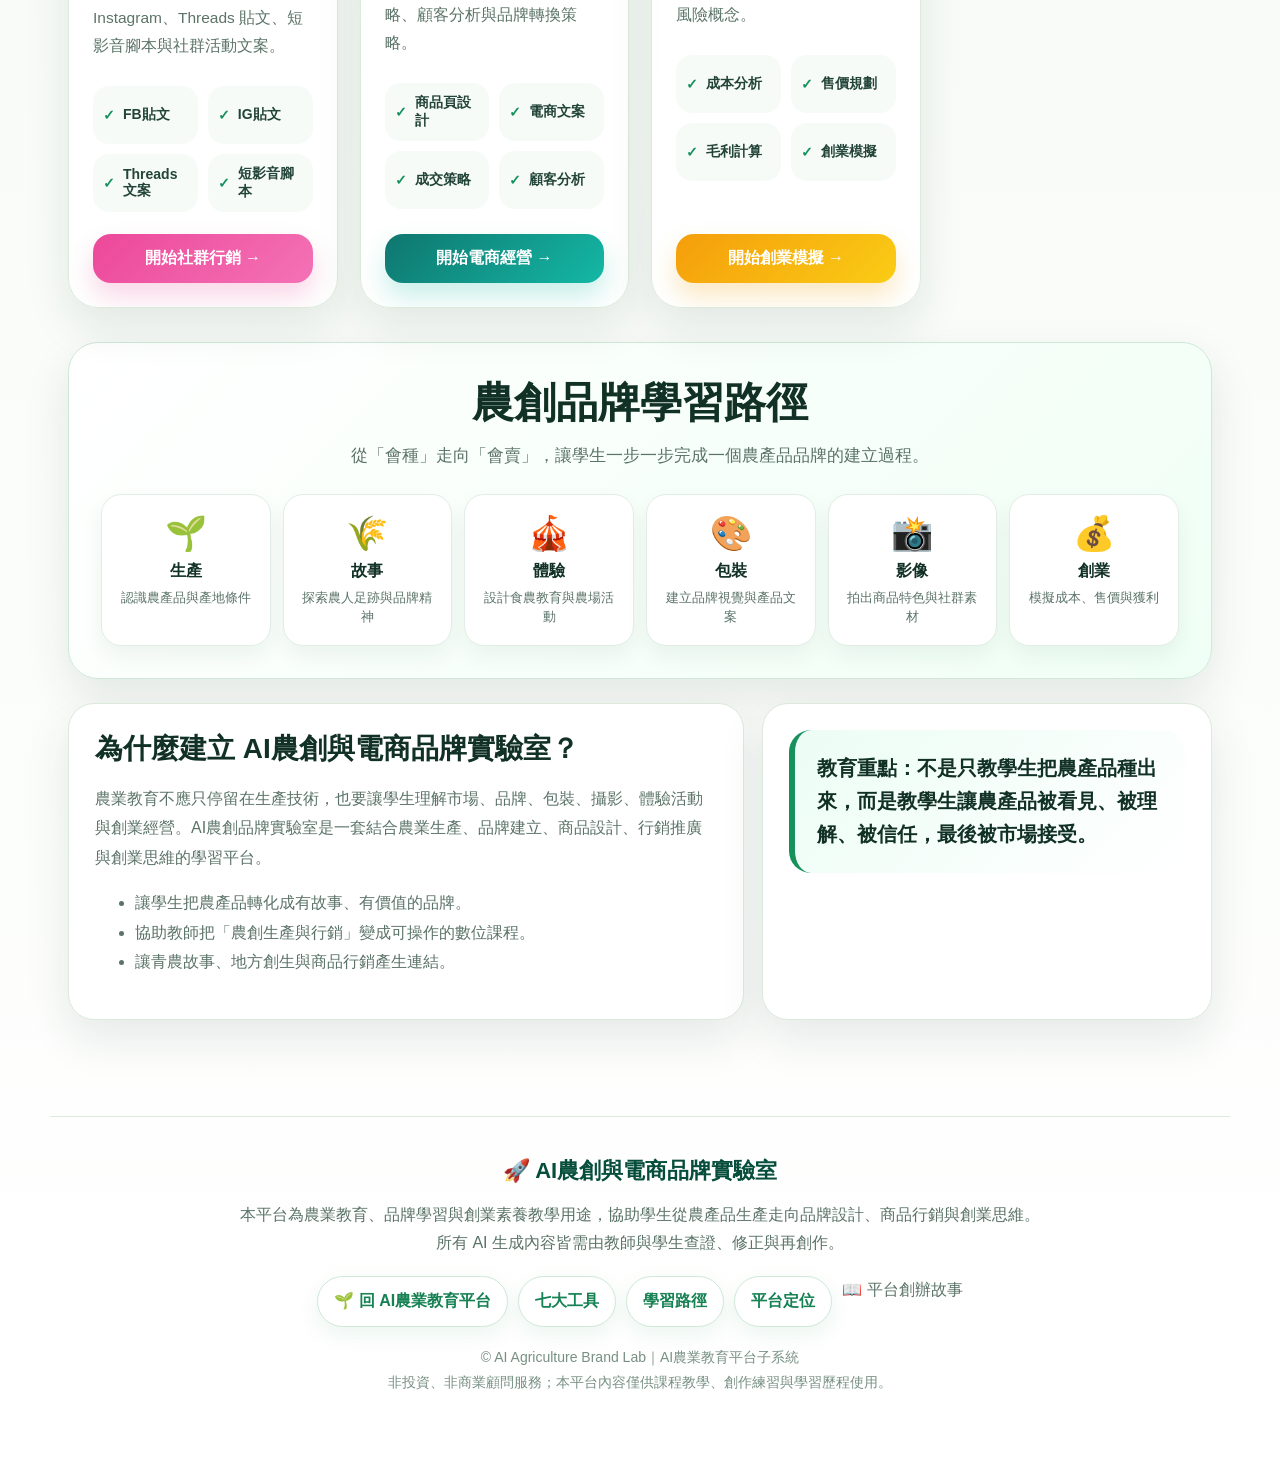
==== commit 4b86f99c: "Add files via upload" ====
--- a/index.html
+++ b/index.html
@@ -157,6 +157,9 @@
       <a class="pill-btn" href="#tools">七大工具</a>
       <a class="pill-btn" href="#path">學習路徑</a>
       <a class="pill-btn" href="#why">平台定位</a>
+      <a href="https://r91628120.github.io/ai-agri-education/founder.html" >
+             📖 平台創辦故事
+       </a>
     </div>
 
     <p style="margin:18px 0 0;color:#789084;font-size:14px;line-height:1.8;">
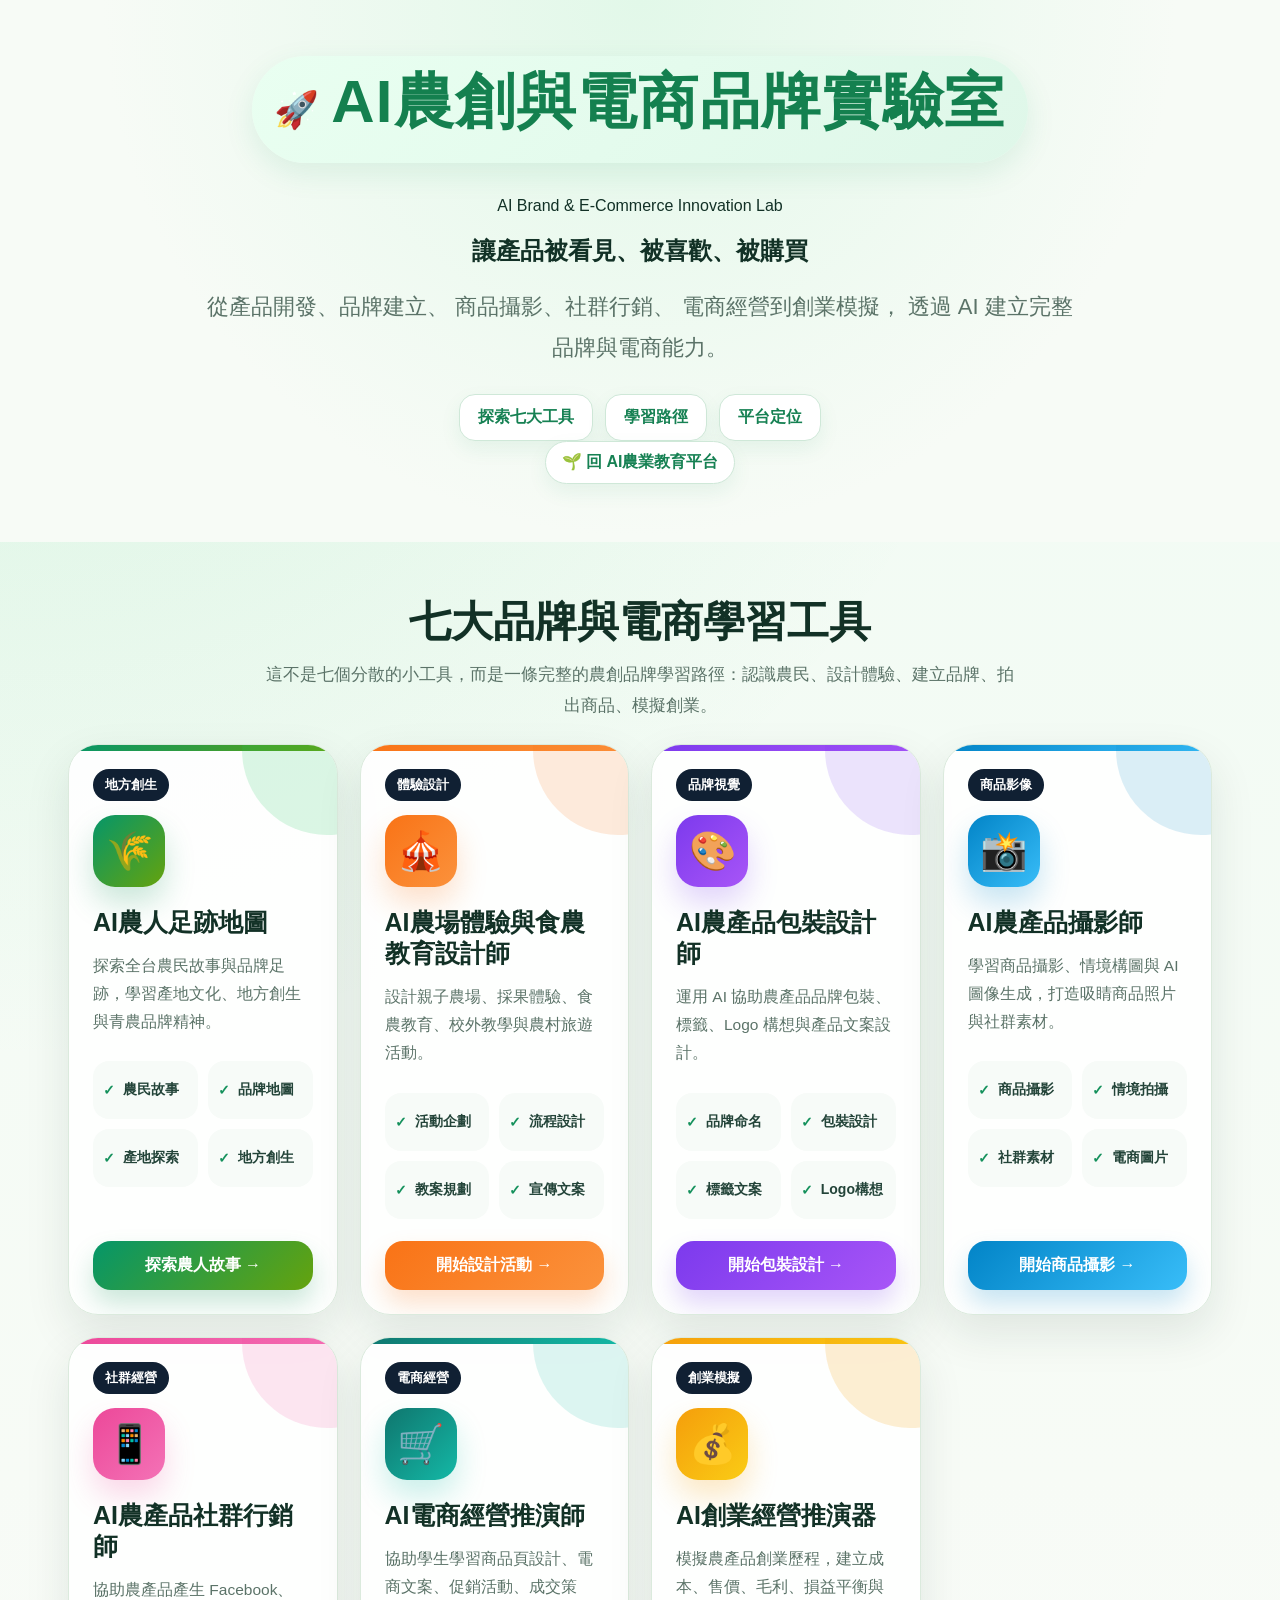
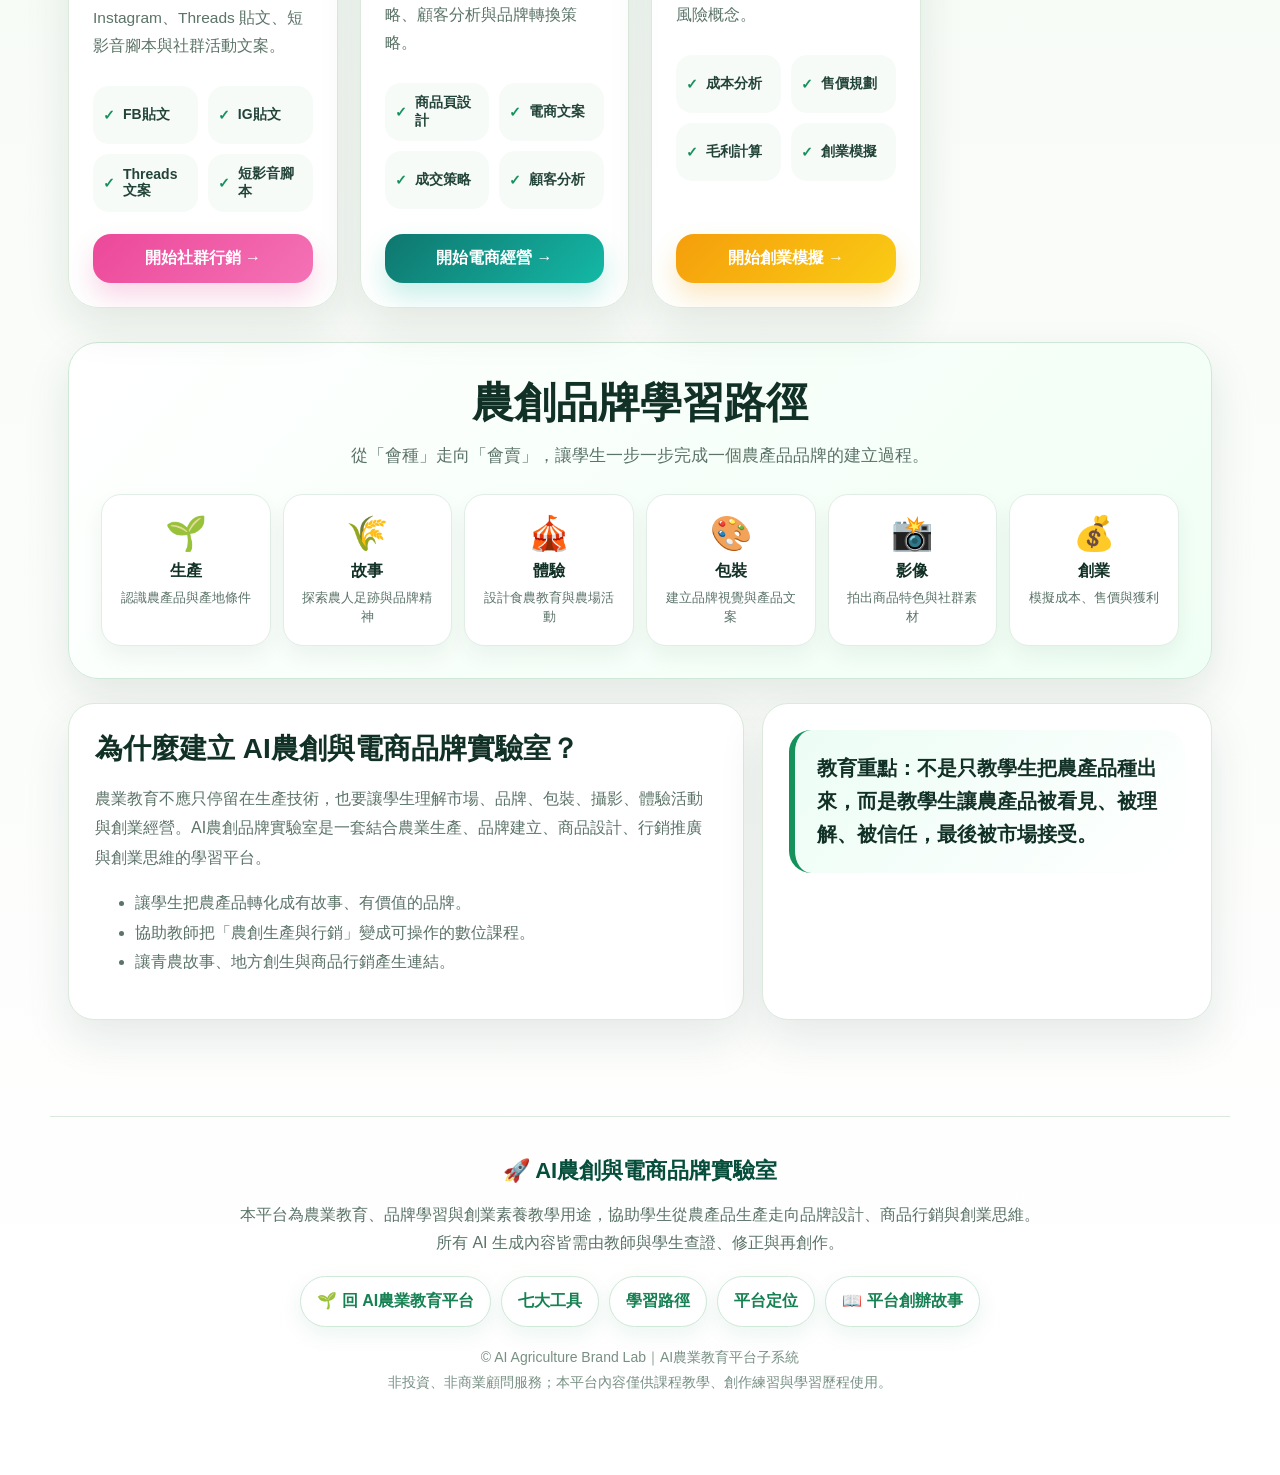
==== commit f95ee04f: "Add files via upload" ====
--- a/index.html
+++ b/index.html
@@ -157,9 +157,9 @@
       <a class="pill-btn" href="#tools">七大工具</a>
       <a class="pill-btn" href="#path">學習路徑</a>
       <a class="pill-btn" href="#why">平台定位</a>
-      <a href="https://r91628120.github.io/ai-agri-education/founder.html" >
+      <a class="pill-btn" href="https://r91628120.github.io/ai-agri-education/founder.html" >
              📖 平台創辦故事
-       </a>
+      </a>
     </div>
 
     <p style="margin:18px 0 0;color:#789084;font-size:14px;line-height:1.8;">
